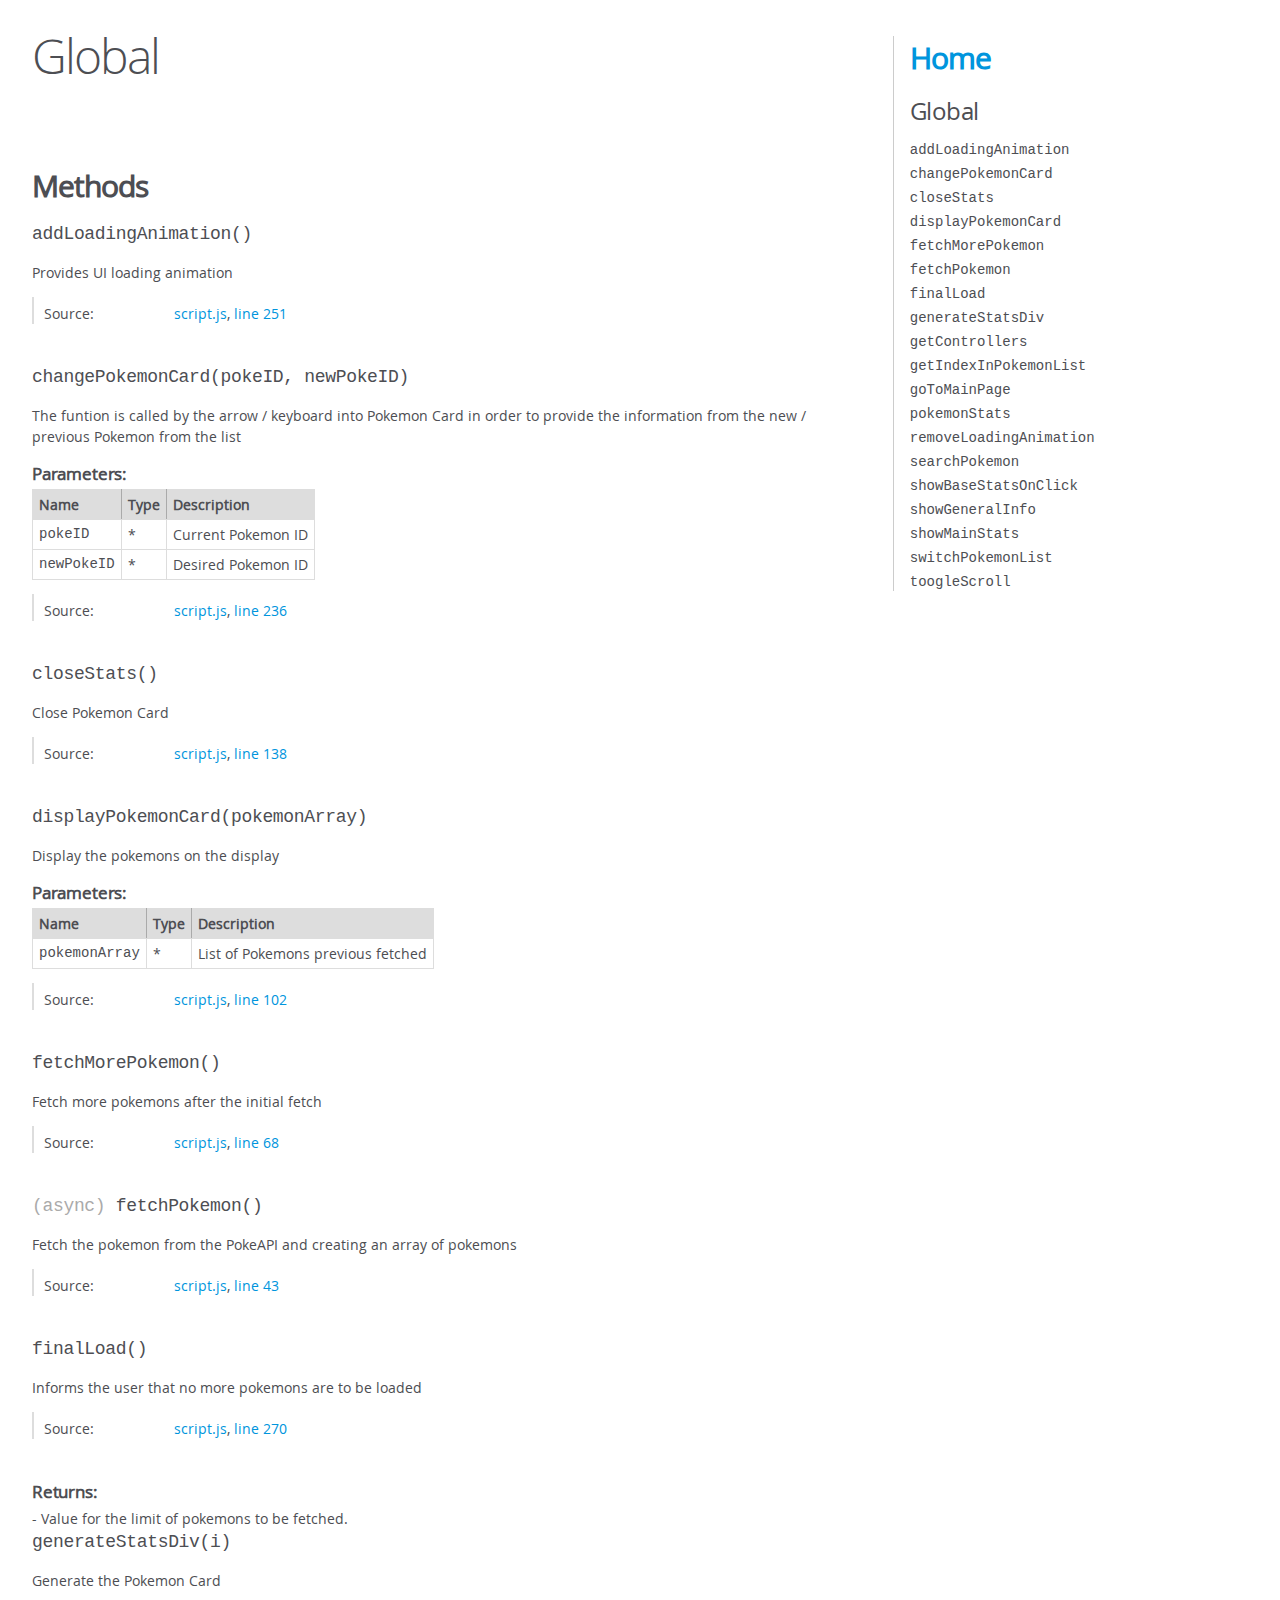
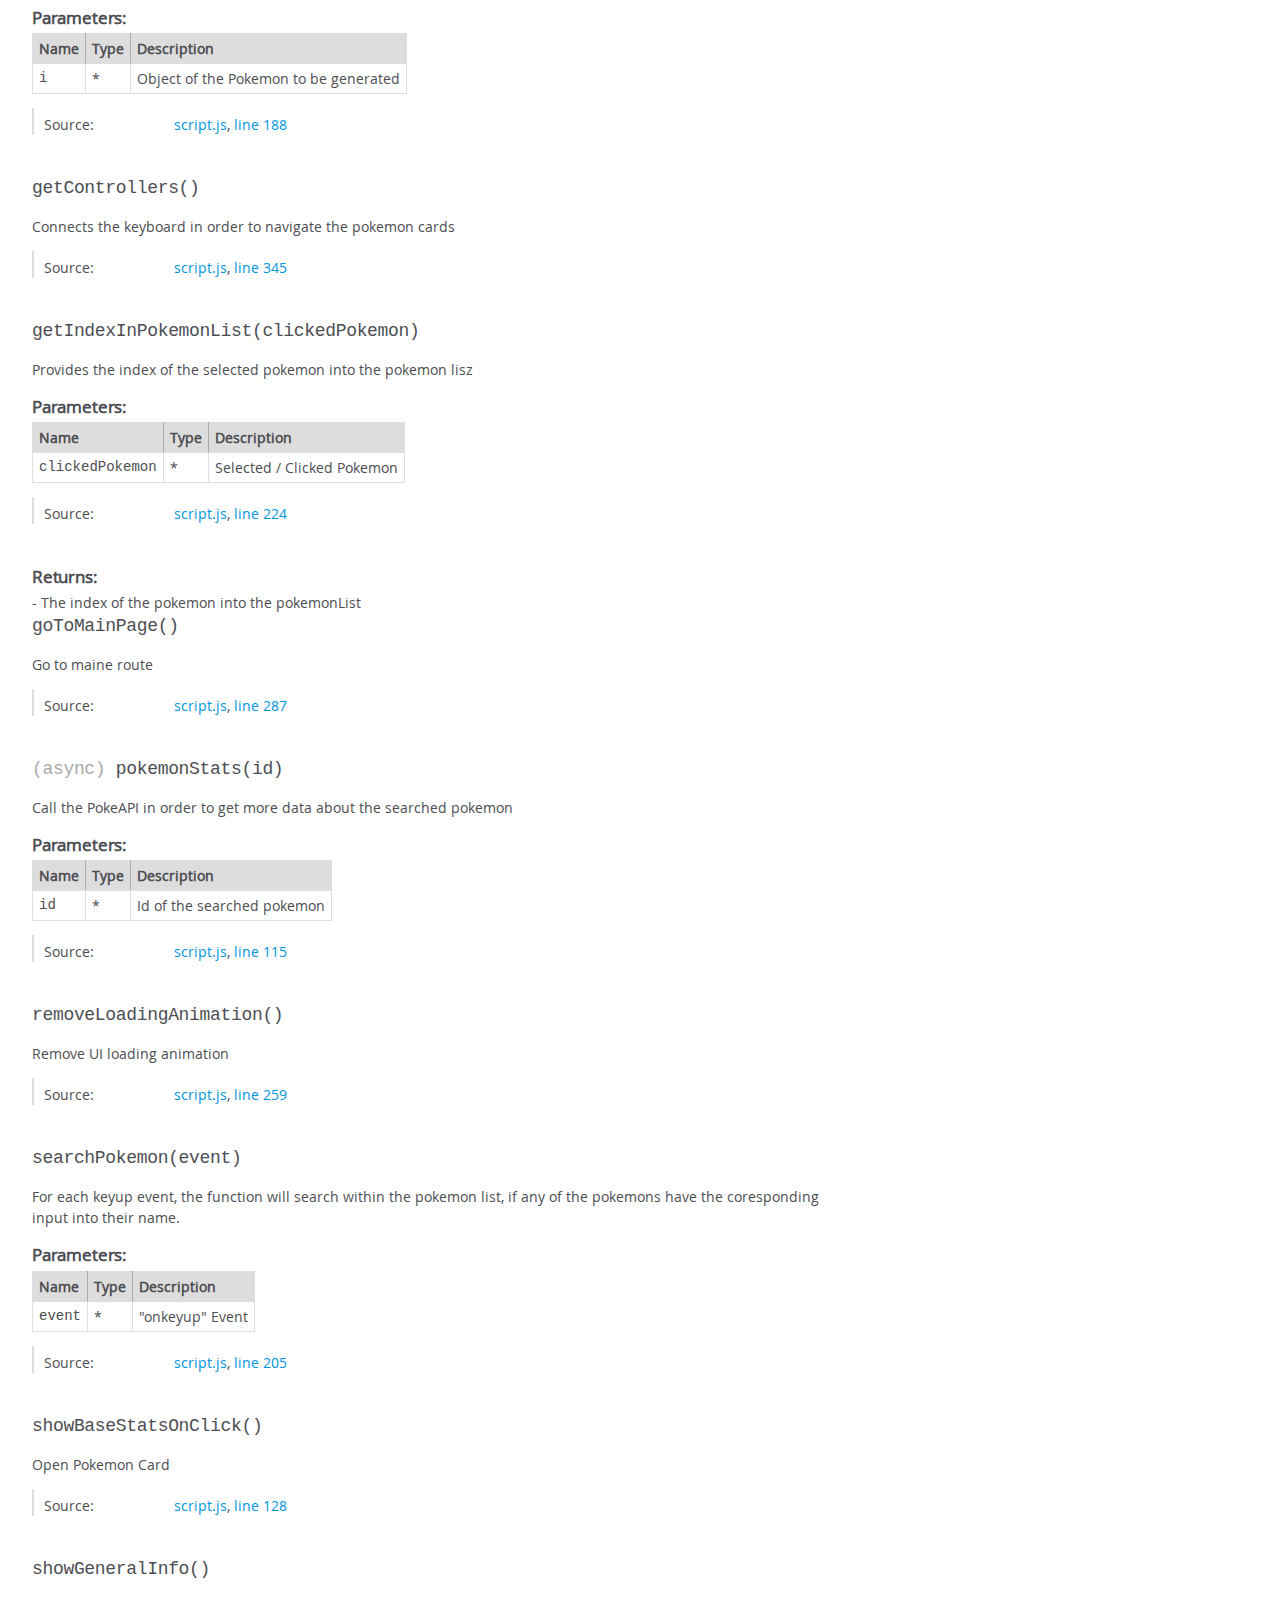
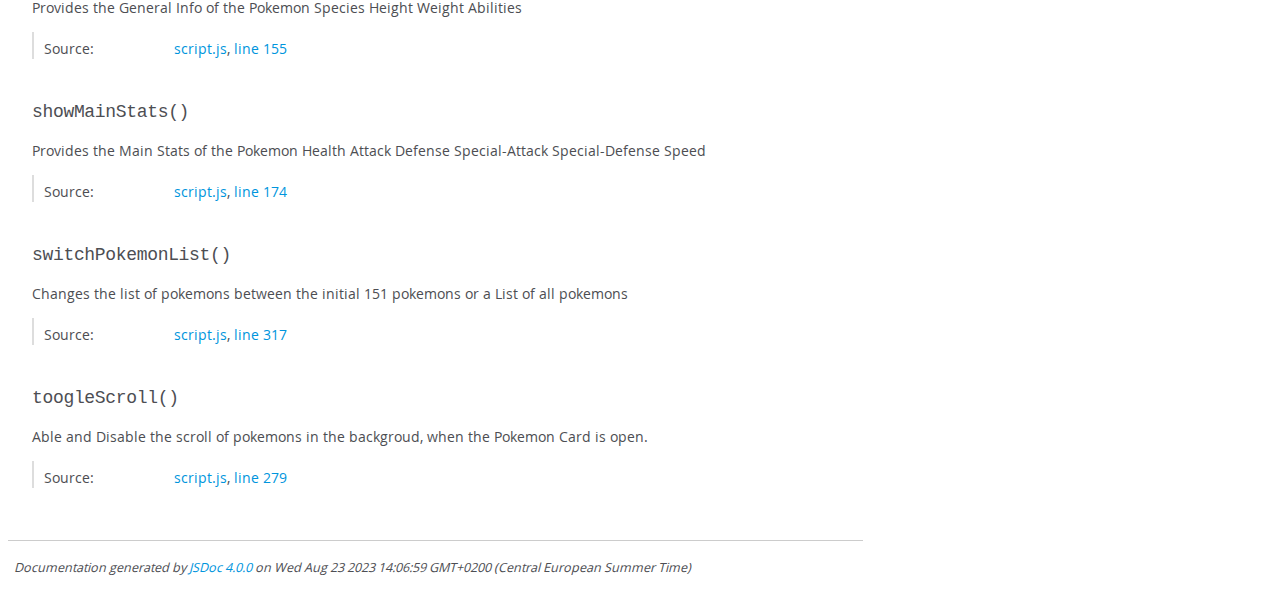
==== out/global.html @ ea0bfc77 "Deployed on pythonanywhere.com" ====
<!DOCTYPE html>
<html lang="en">
<head>
    <meta charset="utf-8">
    <title>JSDoc: Global</title>

    <script src="scripts/prettify/prettify.js"> </script>
    <script src="scripts/prettify/lang-css.js"> </script>
    <!--[if lt IE 9]>
      <script src="//html5shiv.googlecode.com/svn/trunk/html5.js"></script>
    <![endif]-->
    <link type="text/css" rel="stylesheet" href="styles/prettify-tomorrow.css">
    <link type="text/css" rel="stylesheet" href="styles/jsdoc-default.css">
</head>

<body>

<div id="main">

    <h1 class="page-title">Global</h1>

    




<section>

<header>
    
        <h2></h2>
        
    
</header>

<article>
    <div class="container-overview">
    
        

        


<dl class="details">

    

    

    

    

    

    

    

    

    

    

    

    

    

    

    

    
</dl>


        
    
    </div>

    

    

    

    

    

    

    

    
        <h3 class="subsection-title">Methods</h3>

        
            

    

    
    <h4 class="name" id="addLoadingAnimation"><span class="type-signature"></span>addLoadingAnimation<span class="signature">()</span><span class="type-signature"></span></h4>
    

    



<div class="description">
    Provides UI loading animation
</div>













<dl class="details">

    

    

    

    

    

    

    

    

    

    

    

    

    
    <dt class="tag-source">Source:</dt>
    <dd class="tag-source"><ul class="dummy"><li>
        <a href="script.js.html">script.js</a>, <a href="script.js.html#line251">line 251</a>
    </li></ul></dd>
    

    

    

    
</dl>




















        
            

    

    
    <h4 class="name" id="changePokemonCard"><span class="type-signature"></span>changePokemonCard<span class="signature">(pokeID, newPokeID)</span><span class="type-signature"></span></h4>
    

    



<div class="description">
    The funtion is called by the arrow / keyboard into Pokemon Card in order to provide the information from the new / previous Pokemon from the list
</div>









    <h5>Parameters:</h5>
    

<table class="params">
    <thead>
    <tr>
        
        <th>Name</th>
        

        <th>Type</th>

        

        

        <th class="last">Description</th>
    </tr>
    </thead>

    <tbody>
    

        <tr>
            
                <td class="name"><code>pokeID</code></td>
            

            <td class="type">
            
                
<span class="param-type">*</span>


            
            </td>

            

            

            <td class="description last">Current Pokemon ID</td>
        </tr>

    

        <tr>
            
                <td class="name"><code>newPokeID</code></td>
            

            <td class="type">
            
                
<span class="param-type">*</span>


            
            </td>

            

            

            <td class="description last">Desired Pokemon ID</td>
        </tr>

    
    </tbody>
</table>






<dl class="details">

    

    

    

    

    

    

    

    

    

    

    

    

    
    <dt class="tag-source">Source:</dt>
    <dd class="tag-source"><ul class="dummy"><li>
        <a href="script.js.html">script.js</a>, <a href="script.js.html#line236">line 236</a>
    </li></ul></dd>
    

    

    

    
</dl>




















        
            

    

    
    <h4 class="name" id="closeStats"><span class="type-signature"></span>closeStats<span class="signature">()</span><span class="type-signature"></span></h4>
    

    



<div class="description">
    Close Pokemon Card
</div>













<dl class="details">

    

    

    

    

    

    

    

    

    

    

    

    

    
    <dt class="tag-source">Source:</dt>
    <dd class="tag-source"><ul class="dummy"><li>
        <a href="script.js.html">script.js</a>, <a href="script.js.html#line138">line 138</a>
    </li></ul></dd>
    

    

    

    
</dl>




















        
            

    

    
    <h4 class="name" id="displayPokemonCard"><span class="type-signature"></span>displayPokemonCard<span class="signature">(pokemonArray)</span><span class="type-signature"></span></h4>
    

    



<div class="description">
    Display the pokemons on the display
</div>









    <h5>Parameters:</h5>
    

<table class="params">
    <thead>
    <tr>
        
        <th>Name</th>
        

        <th>Type</th>

        

        

        <th class="last">Description</th>
    </tr>
    </thead>

    <tbody>
    

        <tr>
            
                <td class="name"><code>pokemonArray</code></td>
            

            <td class="type">
            
                
<span class="param-type">*</span>


            
            </td>

            

            

            <td class="description last">List of Pokemons previous fetched</td>
        </tr>

    
    </tbody>
</table>






<dl class="details">

    

    

    

    

    

    

    

    

    

    

    

    

    
    <dt class="tag-source">Source:</dt>
    <dd class="tag-source"><ul class="dummy"><li>
        <a href="script.js.html">script.js</a>, <a href="script.js.html#line102">line 102</a>
    </li></ul></dd>
    

    

    

    
</dl>




















        
            

    

    
    <h4 class="name" id="fetchMorePokemon"><span class="type-signature"></span>fetchMorePokemon<span class="signature">()</span><span class="type-signature"></span></h4>
    

    



<div class="description">
    Fetch more pokemons after the initial fetch
</div>













<dl class="details">

    

    

    

    

    

    

    

    

    

    

    

    

    
    <dt class="tag-source">Source:</dt>
    <dd class="tag-source"><ul class="dummy"><li>
        <a href="script.js.html">script.js</a>, <a href="script.js.html#line68">line 68</a>
    </li></ul></dd>
    

    

    

    
</dl>




















        
            

    

    
    <h4 class="name" id="fetchPokemon"><span class="type-signature">(async) </span>fetchPokemon<span class="signature">()</span><span class="type-signature"></span></h4>
    

    



<div class="description">
    Fetch the pokemon from the PokeAPI and creating an array of pokemons
</div>













<dl class="details">

    

    

    

    

    

    

    

    

    

    

    

    

    
    <dt class="tag-source">Source:</dt>
    <dd class="tag-source"><ul class="dummy"><li>
        <a href="script.js.html">script.js</a>, <a href="script.js.html#line43">line 43</a>
    </li></ul></dd>
    

    

    

    
</dl>




















        
            

    

    
    <h4 class="name" id="finalLoad"><span class="type-signature"></span>finalLoad<span class="signature">()</span><span class="type-signature"></span></h4>
    

    



<div class="description">
    Informs the user that no more pokemons are to be loaded
</div>













<dl class="details">

    

    

    

    

    

    

    

    

    

    

    

    

    
    <dt class="tag-source">Source:</dt>
    <dd class="tag-source"><ul class="dummy"><li>
        <a href="script.js.html">script.js</a>, <a href="script.js.html#line270">line 270</a>
    </li></ul></dd>
    

    

    

    
</dl>















<h5>Returns:</h5>

        
<div class="param-desc">
    - Value for the limit of pokemons to be fetched.
</div>



    





        
            

    

    
    <h4 class="name" id="generateStatsDiv"><span class="type-signature"></span>generateStatsDiv<span class="signature">(i)</span><span class="type-signature"></span></h4>
    

    



<div class="description">
    Generate the Pokemon Card
</div>









    <h5>Parameters:</h5>
    

<table class="params">
    <thead>
    <tr>
        
        <th>Name</th>
        

        <th>Type</th>

        

        

        <th class="last">Description</th>
    </tr>
    </thead>

    <tbody>
    

        <tr>
            
                <td class="name"><code>i</code></td>
            

            <td class="type">
            
                
<span class="param-type">*</span>


            
            </td>

            

            

            <td class="description last">Object of the Pokemon to be generated</td>
        </tr>

    
    </tbody>
</table>






<dl class="details">

    

    

    

    

    

    

    

    

    

    

    

    

    
    <dt class="tag-source">Source:</dt>
    <dd class="tag-source"><ul class="dummy"><li>
        <a href="script.js.html">script.js</a>, <a href="script.js.html#line188">line 188</a>
    </li></ul></dd>
    

    

    

    
</dl>




















        
            

    

    
    <h4 class="name" id="getControllers"><span class="type-signature"></span>getControllers<span class="signature">()</span><span class="type-signature"></span></h4>
    

    



<div class="description">
    Connects the keyboard in order to navigate the pokemon cards
</div>













<dl class="details">

    

    

    

    

    

    

    

    

    

    

    

    

    
    <dt class="tag-source">Source:</dt>
    <dd class="tag-source"><ul class="dummy"><li>
        <a href="script.js.html">script.js</a>, <a href="script.js.html#line345">line 345</a>
    </li></ul></dd>
    

    

    

    
</dl>




















        
            

    

    
    <h4 class="name" id="getIndexInPokemonList"><span class="type-signature"></span>getIndexInPokemonList<span class="signature">(clickedPokemon)</span><span class="type-signature"></span></h4>
    

    



<div class="description">
    Provides the index of the selected pokemon into the pokemon lisz
</div>









    <h5>Parameters:</h5>
    

<table class="params">
    <thead>
    <tr>
        
        <th>Name</th>
        

        <th>Type</th>

        

        

        <th class="last">Description</th>
    </tr>
    </thead>

    <tbody>
    

        <tr>
            
                <td class="name"><code>clickedPokemon</code></td>
            

            <td class="type">
            
                
<span class="param-type">*</span>


            
            </td>

            

            

            <td class="description last">Selected / Clicked Pokemon</td>
        </tr>

    
    </tbody>
</table>






<dl class="details">

    

    

    

    

    

    

    

    

    

    

    

    

    
    <dt class="tag-source">Source:</dt>
    <dd class="tag-source"><ul class="dummy"><li>
        <a href="script.js.html">script.js</a>, <a href="script.js.html#line224">line 224</a>
    </li></ul></dd>
    

    

    

    
</dl>















<h5>Returns:</h5>

        
<div class="param-desc">
    - The index of the pokemon into the pokemonList
</div>



    





        
            

    

    
    <h4 class="name" id="goToMainPage"><span class="type-signature"></span>goToMainPage<span class="signature">()</span><span class="type-signature"></span></h4>
    

    



<div class="description">
    Go to maine route
</div>













<dl class="details">

    

    

    

    

    

    

    

    

    

    

    

    

    
    <dt class="tag-source">Source:</dt>
    <dd class="tag-source"><ul class="dummy"><li>
        <a href="script.js.html">script.js</a>, <a href="script.js.html#line287">line 287</a>
    </li></ul></dd>
    

    

    

    
</dl>




















        
            

    

    
    <h4 class="name" id="pokemonStats"><span class="type-signature">(async) </span>pokemonStats<span class="signature">(id)</span><span class="type-signature"></span></h4>
    

    



<div class="description">
    Call the PokeAPI in order to get more data about the searched pokemon
</div>









    <h5>Parameters:</h5>
    

<table class="params">
    <thead>
    <tr>
        
        <th>Name</th>
        

        <th>Type</th>

        

        

        <th class="last">Description</th>
    </tr>
    </thead>

    <tbody>
    

        <tr>
            
                <td class="name"><code>id</code></td>
            

            <td class="type">
            
                
<span class="param-type">*</span>


            
            </td>

            

            

            <td class="description last">Id of the searched pokemon</td>
        </tr>

    
    </tbody>
</table>






<dl class="details">

    

    

    

    

    

    

    

    

    

    

    

    

    
    <dt class="tag-source">Source:</dt>
    <dd class="tag-source"><ul class="dummy"><li>
        <a href="script.js.html">script.js</a>, <a href="script.js.html#line115">line 115</a>
    </li></ul></dd>
    

    

    

    
</dl>




















        
            

    

    
    <h4 class="name" id="removeLoadingAnimation"><span class="type-signature"></span>removeLoadingAnimation<span class="signature">()</span><span class="type-signature"></span></h4>
    

    



<div class="description">
    Remove UI loading animation
</div>













<dl class="details">

    

    

    

    

    

    

    

    

    

    

    

    

    
    <dt class="tag-source">Source:</dt>
    <dd class="tag-source"><ul class="dummy"><li>
        <a href="script.js.html">script.js</a>, <a href="script.js.html#line259">line 259</a>
    </li></ul></dd>
    

    

    

    
</dl>




















        
            

    

    
    <h4 class="name" id="searchPokemon"><span class="type-signature"></span>searchPokemon<span class="signature">(event)</span><span class="type-signature"></span></h4>
    

    



<div class="description">
    For each keyup event, the function will search within the pokemon list, if any of the pokemons have the coresponding input into their name.
</div>









    <h5>Parameters:</h5>
    

<table class="params">
    <thead>
    <tr>
        
        <th>Name</th>
        

        <th>Type</th>

        

        

        <th class="last">Description</th>
    </tr>
    </thead>

    <tbody>
    

        <tr>
            
                <td class="name"><code>event</code></td>
            

            <td class="type">
            
                
<span class="param-type">*</span>


            
            </td>

            

            

            <td class="description last">"onkeyup" Event</td>
        </tr>

    
    </tbody>
</table>






<dl class="details">

    

    

    

    

    

    

    

    

    

    

    

    

    
    <dt class="tag-source">Source:</dt>
    <dd class="tag-source"><ul class="dummy"><li>
        <a href="script.js.html">script.js</a>, <a href="script.js.html#line205">line 205</a>
    </li></ul></dd>
    

    

    

    
</dl>




















        
            

    

    
    <h4 class="name" id="showBaseStatsOnClick"><span class="type-signature"></span>showBaseStatsOnClick<span class="signature">()</span><span class="type-signature"></span></h4>
    

    



<div class="description">
    Open Pokemon Card
</div>













<dl class="details">

    

    

    

    

    

    

    

    

    

    

    

    

    
    <dt class="tag-source">Source:</dt>
    <dd class="tag-source"><ul class="dummy"><li>
        <a href="script.js.html">script.js</a>, <a href="script.js.html#line128">line 128</a>
    </li></ul></dd>
    

    

    

    
</dl>




















        
            

    

    
    <h4 class="name" id="showGeneralInfo"><span class="type-signature"></span>showGeneralInfo<span class="signature">()</span><span class="type-signature"></span></h4>
    

    



<div class="description">
    Provides the General Info of the PokemonSpeciesHeightWeightAbilities
</div>













<dl class="details">

    

    

    

    

    

    

    

    

    

    

    

    

    
    <dt class="tag-source">Source:</dt>
    <dd class="tag-source"><ul class="dummy"><li>
        <a href="script.js.html">script.js</a>, <a href="script.js.html#line155">line 155</a>
    </li></ul></dd>
    

    

    

    
</dl>




















        
            

    

    
    <h4 class="name" id="showMainStats"><span class="type-signature"></span>showMainStats<span class="signature">()</span><span class="type-signature"></span></h4>
    

    



<div class="description">
    Provides the Main Stats of the PokemonHealthAttackDefenseSpecial-AttackSpecial-DefenseSpeed
</div>













<dl class="details">

    

    

    

    

    

    

    

    

    

    

    

    

    
    <dt class="tag-source">Source:</dt>
    <dd class="tag-source"><ul class="dummy"><li>
        <a href="script.js.html">script.js</a>, <a href="script.js.html#line174">line 174</a>
    </li></ul></dd>
    

    

    

    
</dl>




















        
            

    

    
    <h4 class="name" id="switchPokemonList"><span class="type-signature"></span>switchPokemonList<span class="signature">()</span><span class="type-signature"></span></h4>
    

    



<div class="description">
    Changes the list of pokemons between the initial 151 pokemons or a List of all pokemons
</div>













<dl class="details">

    

    

    

    

    

    

    

    

    

    

    

    

    
    <dt class="tag-source">Source:</dt>
    <dd class="tag-source"><ul class="dummy"><li>
        <a href="script.js.html">script.js</a>, <a href="script.js.html#line317">line 317</a>
    </li></ul></dd>
    

    

    

    
</dl>




















        
            

    

    
    <h4 class="name" id="toogleScroll"><span class="type-signature"></span>toogleScroll<span class="signature">()</span><span class="type-signature"></span></h4>
    

    



<div class="description">
    Able and Disable the scroll of pokemons in the backgroud, when the Pokemon Card is open.
</div>













<dl class="details">

    

    

    

    

    

    

    

    

    

    

    

    

    
    <dt class="tag-source">Source:</dt>
    <dd class="tag-source"><ul class="dummy"><li>
        <a href="script.js.html">script.js</a>, <a href="script.js.html#line279">line 279</a>
    </li></ul></dd>
    

    

    

    
</dl>




















        
    

    

    
</article>

</section>




</div>

<nav>
    <h2><a href="index.html">Home</a></h2><h3>Global</h3><ul><li><a href="global.html#addLoadingAnimation">addLoadingAnimation</a></li><li><a href="global.html#changePokemonCard">changePokemonCard</a></li><li><a href="global.html#closeStats">closeStats</a></li><li><a href="global.html#displayPokemonCard">displayPokemonCard</a></li><li><a href="global.html#fetchMorePokemon">fetchMorePokemon</a></li><li><a href="global.html#fetchPokemon">fetchPokemon</a></li><li><a href="global.html#finalLoad">finalLoad</a></li><li><a href="global.html#generateStatsDiv">generateStatsDiv</a></li><li><a href="global.html#getControllers">getControllers</a></li><li><a href="global.html#getIndexInPokemonList">getIndexInPokemonList</a></li><li><a href="global.html#goToMainPage">goToMainPage</a></li><li><a href="global.html#pokemonStats">pokemonStats</a></li><li><a href="global.html#removeLoadingAnimation">removeLoadingAnimation</a></li><li><a href="global.html#searchPokemon">searchPokemon</a></li><li><a href="global.html#showBaseStatsOnClick">showBaseStatsOnClick</a></li><li><a href="global.html#showGeneralInfo">showGeneralInfo</a></li><li><a href="global.html#showMainStats">showMainStats</a></li><li><a href="global.html#switchPokemonList">switchPokemonList</a></li><li><a href="global.html#toogleScroll">toogleScroll</a></li></ul>
</nav>

<br class="clear">

<footer>
    Documentation generated by <a href="https://github.com/jsdoc/jsdoc">JSDoc 4.0.0</a> on Wed Aug 23 2023 14:06:59 GMT+0200 (Central European Summer Time)
</footer>

<script> prettyPrint(); </script>
<script src="scripts/linenumber.js"> </script>
</body>
</html>
---- out/styles/prettify-tomorrow.css ----
/* Tomorrow Theme */
/* Original theme - https://github.com/chriskempson/tomorrow-theme */
/* Pretty printing styles. Used with prettify.js. */
/* SPAN elements with the classes below are added by prettyprint. */
/* plain text */
.pln {
  color: #4d4d4c; }

@media screen {
  /* string content */
  .str {
    color: #718c00; }

  /* a keyword */
  .kwd {
    color: #8959a8; }

  /* a comment */
  .com {
    color: #8e908c; }

  /* a type name */
  .typ {
    color: #4271ae; }

  /* a literal value */
  .lit {
    color: #f5871f; }

  /* punctuation */
  .pun {
    color: #4d4d4c; }

  /* lisp open bracket */
  .opn {
    color: #4d4d4c; }

  /* lisp close bracket */
  .clo {
    color: #4d4d4c; }

  /* a markup tag name */
  .tag {
    color: #c82829; }

  /* a markup attribute name */
  .atn {
    color: #f5871f; }

  /* a markup attribute value */
  .atv {
    color: #3e999f; }

  /* a declaration */
  .dec {
    color: #f5871f; }

  /* a variable name */
  .var {
    color: #c82829; }

  /* a function name */
  .fun {
    color: #4271ae; } }
/* Use higher contrast and text-weight for printable form. */
@media print, projection {
  .str {
    color: #060; }

  .kwd {
    color: #006;
    font-weight: bold; }

  .com {
    color: #600;
    font-style: italic; }

  .typ {
    color: #404;
    font-weight: bold; }

  .lit {
    color: #044; }

  .pun, .opn, .clo {
    color: #440; }

  .tag {
    color: #006;
    font-weight: bold; }

  .atn {
    color: #404; }

  .atv {
    color: #060; } }
/* Style */
/*
pre.prettyprint {
  background: white;
  font-family: Consolas, Monaco, 'Andale Mono', monospace;
  font-size: 12px;
  line-height: 1.5;
  border: 1px solid #ccc;
  padding: 10px; }
*/

/* Specify class=linenums on a pre to get line numbering */
ol.linenums {
  margin-top: 0;
  margin-bottom: 0; }

/* IE indents via margin-left */
li.L0,
li.L1,
li.L2,
li.L3,
li.L4,
li.L5,
li.L6,
li.L7,
li.L8,
li.L9 {
  /* */ }

/* Alternate shading for lines */
li.L1,
li.L3,
li.L5,
li.L7,
li.L9 {
  /* */ }
---- out/styles/jsdoc-default.css ----
@font-face {
    font-family: 'Open Sans';
    font-weight: normal;
    font-style: normal;
    src: url('../fonts/OpenSans-Regular-webfont.eot');
    src:
        local('Open Sans'),
        local('OpenSans'),
        url('../fonts/OpenSans-Regular-webfont.eot?#iefix') format('embedded-opentype'),
        url('../fonts/OpenSans-Regular-webfont.woff') format('woff'),
        url('../fonts/OpenSans-Regular-webfont.svg#open_sansregular') format('svg');
}

@font-face {
    font-family: 'Open Sans Light';
    font-weight: normal;
    font-style: normal;
    src: url('../fonts/OpenSans-Light-webfont.eot');
    src:
        local('Open Sans Light'),
        local('OpenSans Light'),
        url('../fonts/OpenSans-Light-webfont.eot?#iefix') format('embedded-opentype'),
        url('../fonts/OpenSans-Light-webfont.woff') format('woff'),
        url('../fonts/OpenSans-Light-webfont.svg#open_sanslight') format('svg');
}

html
{
    overflow: auto;
    background-color: #fff;
    font-size: 14px;
}

body
{
    font-family: 'Open Sans', sans-serif;
    line-height: 1.5;
    color: #4d4e53;
    background-color: white;
}

a, a:visited, a:active {
    color: #0095dd;
    text-decoration: none;
}

a:hover {
    text-decoration: underline;
}

header
{
    display: block;
    padding: 0px 4px;
}

tt, code, kbd, samp {
    font-family: Consolas, Monaco, 'Andale Mono', monospace;
}

.class-description {
    font-size: 130%;
    line-height: 140%;
    margin-bottom: 1em;
    margin-top: 1em;
}

.class-description:empty {
    margin: 0;
}

#main {
    float: left;
    width: 70%;
}

article dl {
    margin-bottom: 40px;
}

article img {
  max-width: 100%;
}

section
{
    display: block;
    background-color: #fff;
    padding: 12px 24px;
    border-bottom: 1px solid #ccc;
    margin-right: 30px;
}

.variation {
    display: none;
}

.signature-attributes {
    font-size: 60%;
    color: #aaa;
    font-style: italic;
    font-weight: lighter;
}

nav
{
    display: block;
    float: right;
    margin-top: 28px;
    width: 30%;
    box-sizing: border-box;
    border-left: 1px solid #ccc;
    padding-left: 16px;
}

nav ul {
    font-family: 'Lucida Grande', 'Lucida Sans Unicode', arial, sans-serif;
    font-size: 100%;
    line-height: 17px;
    padding: 0;
    margin: 0;
    list-style-type: none;
}

nav ul a, nav ul a:visited, nav ul a:active {
    font-family: Consolas, Monaco, 'Andale Mono', monospace;
    line-height: 18px;
    color: #4D4E53;
}

nav h3 {
    margin-top: 12px;
}

nav li {
    margin-top: 6px;
}

footer {
    display: block;
    padding: 6px;
    margin-top: 12px;
    font-style: italic;
    font-size: 90%;
}

h1, h2, h3, h4 {
    font-weight: 200;
    margin: 0;
}

h1
{
    font-family: 'Open Sans Light', sans-serif;
    font-size: 48px;
    letter-spacing: -2px;
    margin: 12px 24px 20px;
}

h2, h3.subsection-title
{
    font-size: 30px;
    font-weight: 700;
    letter-spacing: -1px;
    margin-bottom: 12px;
}

h3
{
    font-size: 24px;
    letter-spacing: -0.5px;
    margin-bottom: 12px;
}

h4
{
    font-size: 18px;
    letter-spacing: -0.33px;
    margin-bottom: 12px;
    color: #4d4e53;
}

h5, .container-overview .subsection-title
{
    font-size: 120%;
    font-weight: bold;
    letter-spacing: -0.01em;
    margin: 8px 0 3px 0;
}

h6
{
    font-size: 100%;
    letter-spacing: -0.01em;
    margin: 6px 0 3px 0;
    font-style: italic;
}

table
{
    border-spacing: 0;
    border: 0;
    border-collapse: collapse;
}

td, th
{
    border: 1px solid #ddd;
    margin: 0px;
    text-align: left;
    vertical-align: top;
    padding: 4px 6px;
    display: table-cell;
}

thead tr
{
    background-color: #ddd;
    font-weight: bold;
}

th { border-right: 1px solid #aaa; }
tr > th:last-child { border-right: 1px solid #ddd; }

.ancestors, .attribs { color: #999; }
.ancestors a, .attribs a
{
    color: #999 !important;
    text-decoration: none;
}

.clear
{
    clear: both;
}

.important
{
    font-weight: bold;
    color: #950B02;
}

.yes-def {
    text-indent: -1000px;
}

.type-signature {
    color: #aaa;
}

.name, .signature {
    font-family: Consolas, Monaco, 'Andale Mono', monospace;
}

.details { margin-top: 14px; border-left: 2px solid #DDD; }
.details dt { width: 120px; float: left; padding-left: 10px;  padding-top: 6px; }
.details dd { margin-left: 70px; }
.details ul { margin: 0; }
.details ul { list-style-type: none; }
.details li { margin-left: 30px; padding-top: 6px; }
.details pre.prettyprint { margin: 0 }
.details .object-value { padding-top: 0; }

.description {
    margin-bottom: 1em;
    margin-top: 1em;
}

.code-caption
{
    font-style: italic;
    font-size: 107%;
    margin: 0;
}

.source
{
    border: 1px solid #ddd;
    width: 80%;
    overflow: auto;
}

.prettyprint.source {
    width: inherit;
}

.source code
{
    font-size: 100%;
    line-height: 18px;
    display: block;
    padding: 4px 12px;
    margin: 0;
    background-color: #fff;
    color: #4D4E53;
}

.prettyprint code span.line
{
  display: inline-block;
}

.prettyprint.linenums
{
  padding-left: 70px;
  -webkit-user-select: none;
  -moz-user-select: none;
  -ms-user-select: none;
  user-select: none;
}

.prettyprint.linenums ol
{
  padding-left: 0;
}

.prettyprint.linenums li
{
  border-left: 3px #ddd solid;
}

.prettyprint.linenums li.selected,
.prettyprint.linenums li.selected *
{
  background-color: lightyellow;
}

.prettyprint.linenums li *
{
  -webkit-user-select: text;
  -moz-user-select: text;
  -ms-user-select: text;
  user-select: text;
}

.params .name, .props .name, .name code {
    color: #4D4E53;
    font-family: Consolas, Monaco, 'Andale Mono', monospace;
    font-size: 100%;
}

.params td.description > p:first-child,
.props td.description > p:first-child
{
    margin-top: 0;
    padding-top: 0;
}

.params td.description > p:last-child,
.props td.description > p:last-child
{
    margin-bottom: 0;
    padding-bottom: 0;
}

.disabled {
    color: #454545;
}
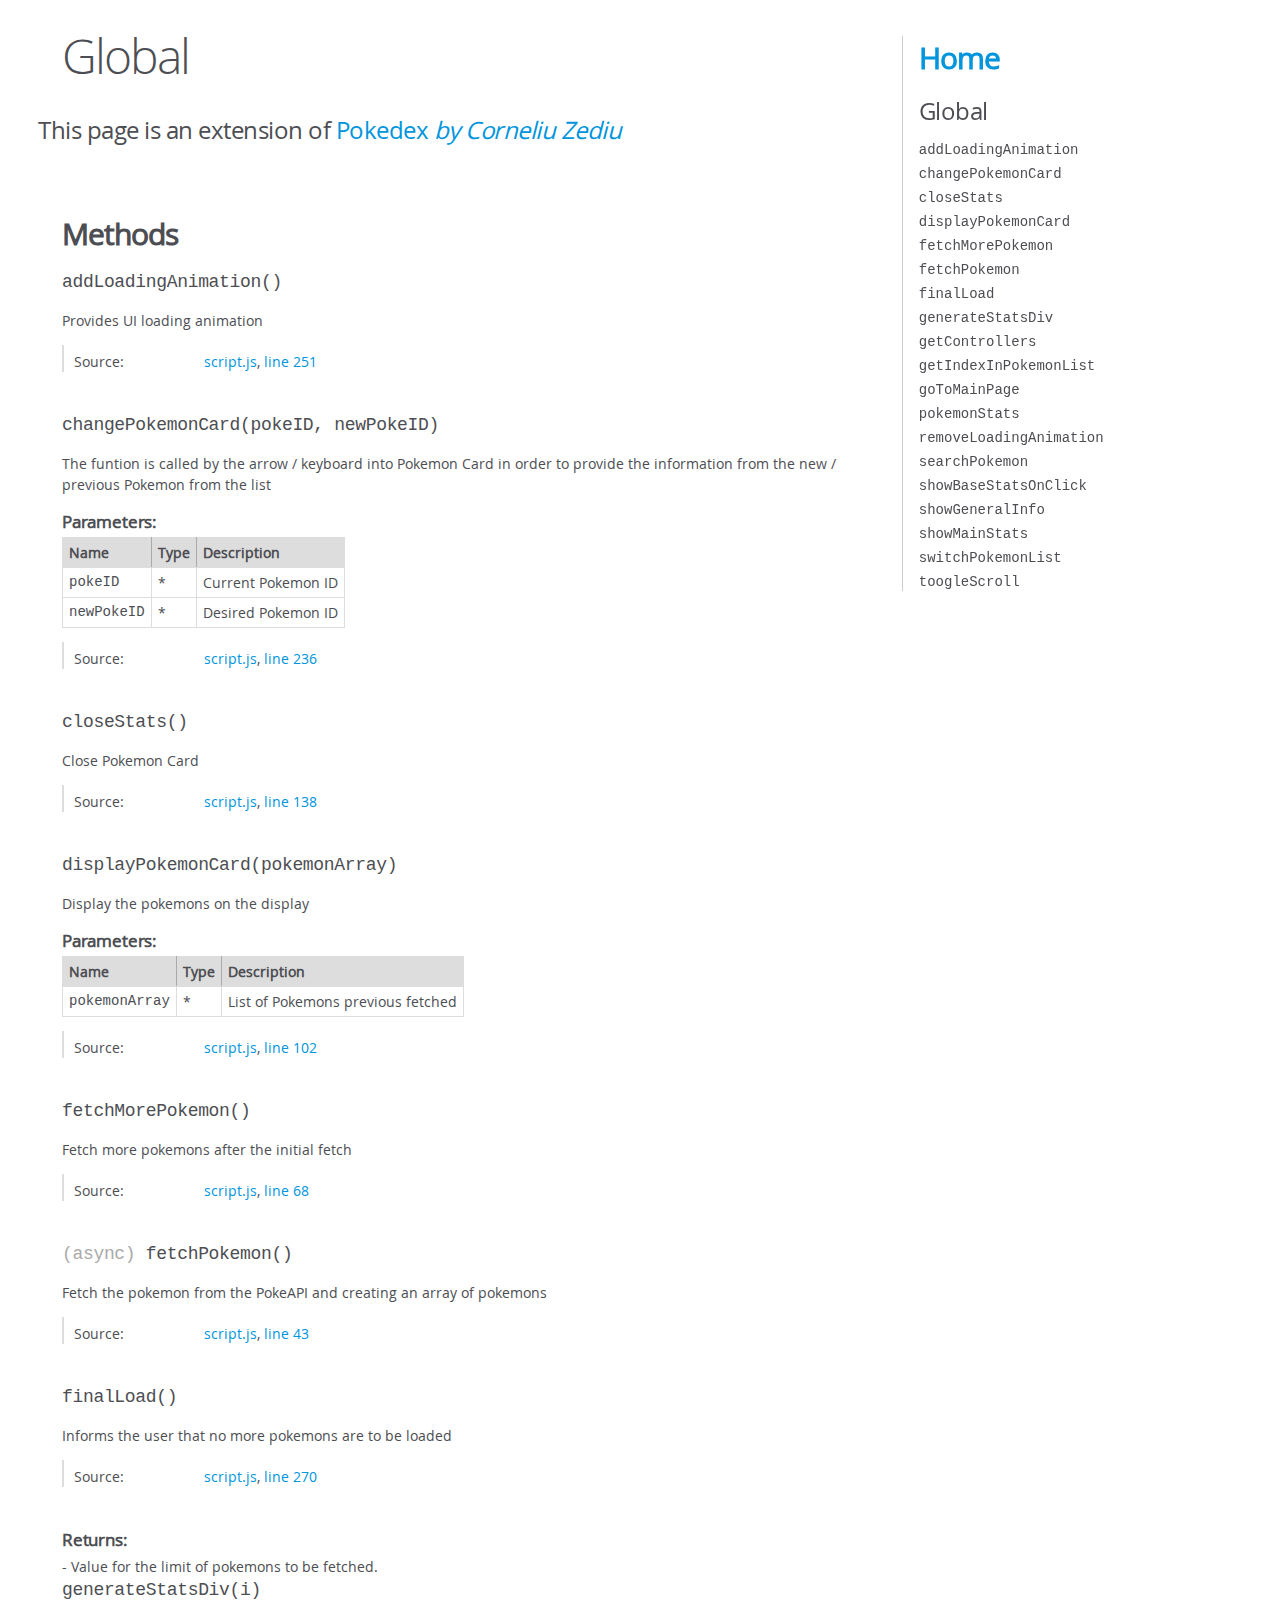
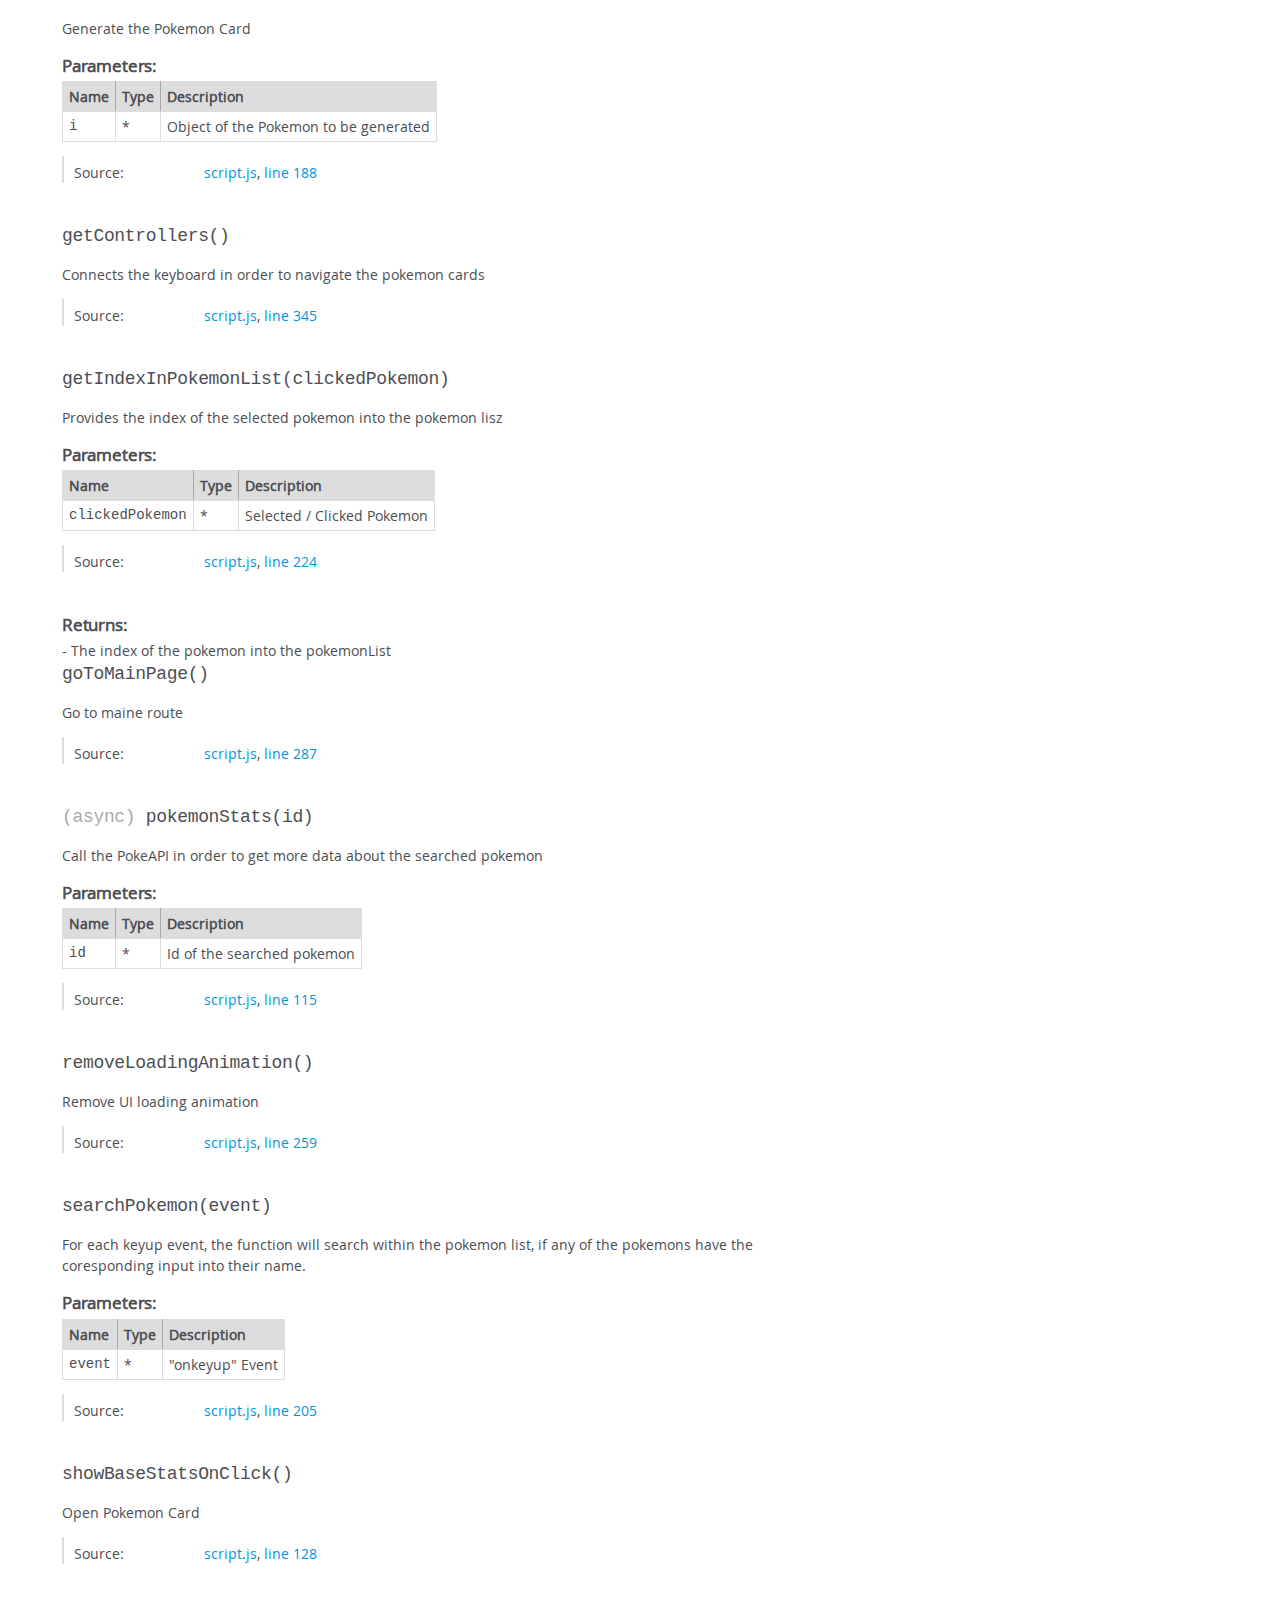
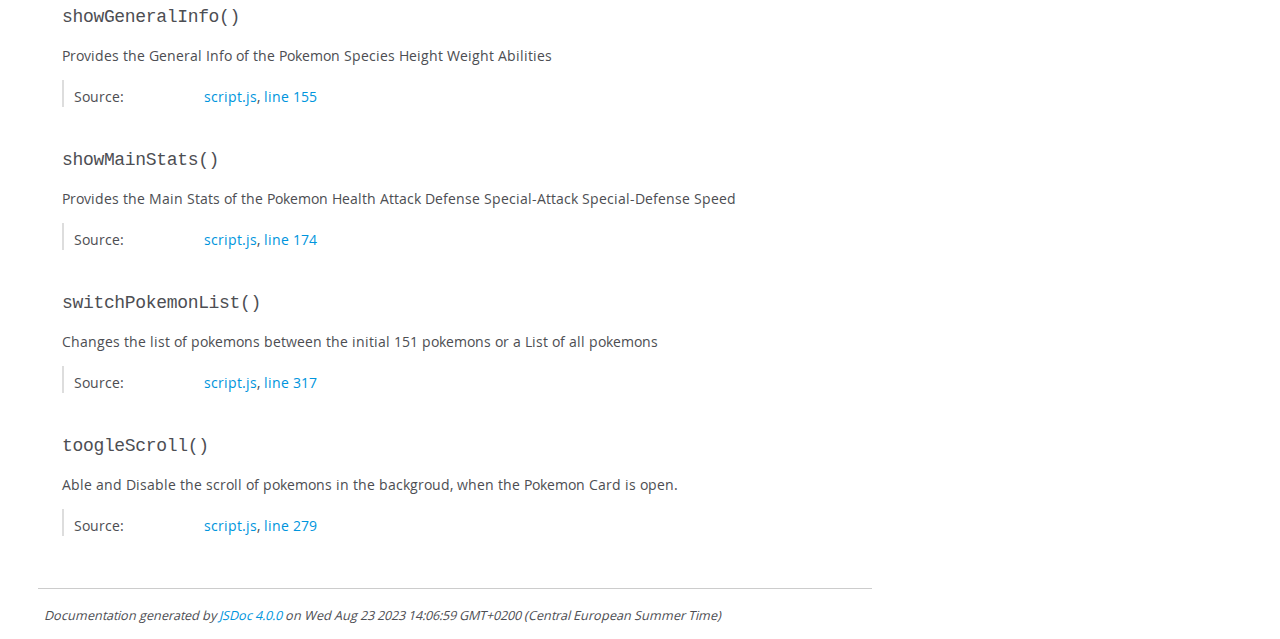
==== commit ac3b1640: "Add extra info in jsdoc" ====
--- a/out/global.html
+++ b/out/global.html
@@ -1,5 +1,6 @@
 <!DOCTYPE html>
 <html lang="en">
+
 <head>
     <meta charset="utf-8">
     <title>JSDoc: Global</title>
@@ -15,2136 +16,2253 @@
 
 <body>
 
-<div id="main">
-
-    <h1 class="page-title">Global</h1>
-
-    
-
-
-
-
-<section>
-
-<header>
-    
-        <h2></h2>
-        
-    
-</header>
-
-<article>
-    <div class="container-overview">
-    
-        
-
-        
-
-
-<dl class="details">
-
-    
-
-    
-
-    
-
-    
-
-    
-
-    
-
-    
-
-    
-
-    
-
-    
-
-    
-
-    
-
-    
-
-    
-
-    
-
-    
-</dl>
-
-
-        
-    
+    <div id="main">
+
+        <h1 class="page-title">Global</h1>
+
+        <h3> This page is an extension of <a href="http://liuze02.pythonanywhere.com/"><b>Pokedex <i>by Corneliu
+                        Zediu</i></b></a> </h3>
+
+
+
+
+
+        <section>
+
+            <header>
+
+                <h2></h2>
+
+
+            </header>
+
+            <article>
+                <div class="container-overview">
+
+
+
+
+
+
+                    <dl class="details">
+
+
+
+
+
+
+
+
+
+
+
+
+
+
+
+
+
+
+
+
+
+
+
+
+
+
+
+
+
+
+
+
+                    </dl>
+
+
+
+
+                </div>
+
+
+
+
+
+
+
+
+
+
+
+
+
+
+
+
+                <h3 class="subsection-title">Methods</h3>
+
+
+
+
+
+
+
+                <h4 class="name" id="addLoadingAnimation"><span class="type-signature"></span>addLoadingAnimation<span
+                        class="signature">()</span><span class="type-signature"></span></h4>
+
+
+
+
+
+
+                <div class="description">
+                    Provides UI loading animation
+                </div>
+
+
+
+
+
+
+
+
+
+
+
+
+
+                <dl class="details">
+
+
+
+
+
+
+
+
+
+
+
+
+
+
+
+
+
+
+
+
+
+
+
+
+
+
+                    <dt class="tag-source">Source:</dt>
+                    <dd class="tag-source">
+                        <ul class="dummy">
+                            <li>
+                                <a href="script.js.html">script.js</a>, <a href="script.js.html#line251">line 251</a>
+                            </li>
+                        </ul>
+                    </dd>
+
+
+
+
+
+
+
+                </dl>
+
+
+
+
+
+
+
+
+
+
+
+
+
+
+
+
+
+
+
+
+
+
+
+
+
+
+                <h4 class="name" id="changePokemonCard"><span class="type-signature"></span>changePokemonCard<span
+                        class="signature">(pokeID, newPokeID)</span><span class="type-signature"></span></h4>
+
+
+
+
+
+
+                <div class="description">
+                    The funtion is called by the arrow / keyboard into Pokemon Card in order to provide the information
+                    from the new / previous Pokemon from the list
+                </div>
+
+
+
+
+
+
+
+
+
+                <h5>Parameters:</h5>
+
+
+                <table class="params">
+                    <thead>
+                        <tr>
+
+                            <th>Name</th>
+
+
+                            <th>Type</th>
+
+
+
+
+
+                            <th class="last">Description</th>
+                        </tr>
+                    </thead>
+
+                    <tbody>
+
+
+                        <tr>
+
+                            <td class="name"><code>pokeID</code></td>
+
+
+                            <td class="type">
+
+
+                                <span class="param-type">*</span>
+
+
+
+                            </td>
+
+
+
+
+
+                            <td class="description last">Current Pokemon ID</td>
+                        </tr>
+
+
+
+                        <tr>
+
+                            <td class="name"><code>newPokeID</code></td>
+
+
+                            <td class="type">
+
+
+                                <span class="param-type">*</span>
+
+
+
+                            </td>
+
+
+
+
+
+                            <td class="description last">Desired Pokemon ID</td>
+                        </tr>
+
+
+                    </tbody>
+                </table>
+
+
+
+
+
+
+                <dl class="details">
+
+
+
+
+
+
+
+
+
+
+
+
+
+
+
+
+
+
+
+
+
+
+
+
+
+
+                    <dt class="tag-source">Source:</dt>
+                    <dd class="tag-source">
+                        <ul class="dummy">
+                            <li>
+                                <a href="script.js.html">script.js</a>, <a href="script.js.html#line236">line 236</a>
+                            </li>
+                        </ul>
+                    </dd>
+
+
+
+
+
+
+
+                </dl>
+
+
+
+
+
+
+
+
+
+
+
+
+
+
+
+
+
+
+
+
+
+
+
+
+
+
+                <h4 class="name" id="closeStats"><span class="type-signature"></span>closeStats<span
+                        class="signature">()</span><span class="type-signature"></span></h4>
+
+
+
+
+
+
+                <div class="description">
+                    Close Pokemon Card
+                </div>
+
+
+
+
+
+
+
+
+
+
+
+
+
+                <dl class="details">
+
+
+
+
+
+
+
+
+
+
+
+
+
+
+
+
+
+
+
+
+
+
+
+
+
+
+                    <dt class="tag-source">Source:</dt>
+                    <dd class="tag-source">
+                        <ul class="dummy">
+                            <li>
+                                <a href="script.js.html">script.js</a>, <a href="script.js.html#line138">line 138</a>
+                            </li>
+                        </ul>
+                    </dd>
+
+
+
+
+
+
+
+                </dl>
+
+
+
+
+
+
+
+
+
+
+
+
+
+
+
+
+
+
+
+
+
+
+
+
+
+
+                <h4 class="name" id="displayPokemonCard"><span class="type-signature"></span>displayPokemonCard<span
+                        class="signature">(pokemonArray)</span><span class="type-signature"></span></h4>
+
+
+
+
+
+
+                <div class="description">
+                    Display the pokemons on the display
+                </div>
+
+
+
+
+
+
+
+
+
+                <h5>Parameters:</h5>
+
+
+                <table class="params">
+                    <thead>
+                        <tr>
+
+                            <th>Name</th>
+
+
+                            <th>Type</th>
+
+
+
+
+
+                            <th class="last">Description</th>
+                        </tr>
+                    </thead>
+
+                    <tbody>
+
+
+                        <tr>
+
+                            <td class="name"><code>pokemonArray</code></td>
+
+
+                            <td class="type">
+
+
+                                <span class="param-type">*</span>
+
+
+
+                            </td>
+
+
+
+
+
+                            <td class="description last">List of Pokemons previous fetched</td>
+                        </tr>
+
+
+                    </tbody>
+                </table>
+
+
+
+
+
+
+                <dl class="details">
+
+
+
+
+
+
+
+
+
+
+
+
+
+
+
+
+
+
+
+
+
+
+
+
+
+
+                    <dt class="tag-source">Source:</dt>
+                    <dd class="tag-source">
+                        <ul class="dummy">
+                            <li>
+                                <a href="script.js.html">script.js</a>, <a href="script.js.html#line102">line 102</a>
+                            </li>
+                        </ul>
+                    </dd>
+
+
+
+
+
+
+
+                </dl>
+
+
+
+
+
+
+
+
+
+
+
+
+
+
+
+
+
+
+
+
+
+
+
+
+
+
+                <h4 class="name" id="fetchMorePokemon"><span class="type-signature"></span>fetchMorePokemon<span
+                        class="signature">()</span><span class="type-signature"></span></h4>
+
+
+
+
+
+
+                <div class="description">
+                    Fetch more pokemons after the initial fetch
+                </div>
+
+
+
+
+
+
+
+
+
+
+
+
+
+                <dl class="details">
+
+
+
+
+
+
+
+
+
+
+
+
+
+
+
+
+
+
+
+
+
+
+
+
+
+
+                    <dt class="tag-source">Source:</dt>
+                    <dd class="tag-source">
+                        <ul class="dummy">
+                            <li>
+                                <a href="script.js.html">script.js</a>, <a href="script.js.html#line68">line 68</a>
+                            </li>
+                        </ul>
+                    </dd>
+
+
+
+
+
+
+
+                </dl>
+
+
+
+
+
+
+
+
+
+
+
+
+
+
+
+
+
+
+
+
+
+
+
+
+
+
+                <h4 class="name" id="fetchPokemon"><span class="type-signature">(async) </span>fetchPokemon<span
+                        class="signature">()</span><span class="type-signature"></span></h4>
+
+
+
+
+
+
+                <div class="description">
+                    Fetch the pokemon from the PokeAPI and creating an array of pokemons
+                </div>
+
+
+
+
+
+
+
+
+
+
+
+
+
+                <dl class="details">
+
+
+
+
+
+
+
+
+
+
+
+
+
+
+
+
+
+
+
+
+
+
+
+
+
+
+                    <dt class="tag-source">Source:</dt>
+                    <dd class="tag-source">
+                        <ul class="dummy">
+                            <li>
+                                <a href="script.js.html">script.js</a>, <a href="script.js.html#line43">line 43</a>
+                            </li>
+                        </ul>
+                    </dd>
+
+
+
+
+
+
+
+                </dl>
+
+
+
+
+
+
+
+
+
+
+
+
+
+
+
+
+
+
+
+
+
+
+
+
+
+
+                <h4 class="name" id="finalLoad"><span class="type-signature"></span>finalLoad<span
+                        class="signature">()</span><span class="type-signature"></span></h4>
+
+
+
+
+
+
+                <div class="description">
+                    Informs the user that no more pokemons are to be loaded
+                </div>
+
+
+
+
+
+
+
+
+
+
+
+
+
+                <dl class="details">
+
+
+
+
+
+
+
+
+
+
+
+
+
+
+
+
+
+
+
+
+
+
+
+
+
+
+                    <dt class="tag-source">Source:</dt>
+                    <dd class="tag-source">
+                        <ul class="dummy">
+                            <li>
+                                <a href="script.js.html">script.js</a>, <a href="script.js.html#line270">line 270</a>
+                            </li>
+                        </ul>
+                    </dd>
+
+
+
+
+
+
+
+                </dl>
+
+
+
+
+
+
+
+
+
+
+
+
+
+
+
+                <h5>Returns:</h5>
+
+
+                <div class="param-desc">
+                    - Value for the limit of pokemons to be fetched.
+                </div>
+
+
+
+
+
+
+
+
+
+
+
+
+
+
+
+                <h4 class="name" id="generateStatsDiv"><span class="type-signature"></span>generateStatsDiv<span
+                        class="signature">(i)</span><span class="type-signature"></span></h4>
+
+
+
+
+
+
+                <div class="description">
+                    Generate the Pokemon Card
+                </div>
+
+
+
+
+
+
+
+
+
+                <h5>Parameters:</h5>
+
+
+                <table class="params">
+                    <thead>
+                        <tr>
+
+                            <th>Name</th>
+
+
+                            <th>Type</th>
+
+
+
+
+
+                            <th class="last">Description</th>
+                        </tr>
+                    </thead>
+
+                    <tbody>
+
+
+                        <tr>
+
+                            <td class="name"><code>i</code></td>
+
+
+                            <td class="type">
+
+
+                                <span class="param-type">*</span>
+
+
+
+                            </td>
+
+
+
+
+
+                            <td class="description last">Object of the Pokemon to be generated</td>
+                        </tr>
+
+
+                    </tbody>
+                </table>
+
+
+
+
+
+
+                <dl class="details">
+
+
+
+
+
+
+
+
+
+
+
+
+
+
+
+
+
+
+
+
+
+
+
+
+
+
+                    <dt class="tag-source">Source:</dt>
+                    <dd class="tag-source">
+                        <ul class="dummy">
+                            <li>
+                                <a href="script.js.html">script.js</a>, <a href="script.js.html#line188">line 188</a>
+                            </li>
+                        </ul>
+                    </dd>
+
+
+
+
+
+
+
+                </dl>
+
+
+
+
+
+
+
+
+
+
+
+
+
+
+
+
+
+
+
+
+
+
+
+
+
+
+                <h4 class="name" id="getControllers"><span class="type-signature"></span>getControllers<span
+                        class="signature">()</span><span class="type-signature"></span></h4>
+
+
+
+
+
+
+                <div class="description">
+                    Connects the keyboard in order to navigate the pokemon cards
+                </div>
+
+
+
+
+
+
+
+
+
+
+
+
+
+                <dl class="details">
+
+
+
+
+
+
+
+
+
+
+
+
+
+
+
+
+
+
+
+
+
+
+
+
+
+
+                    <dt class="tag-source">Source:</dt>
+                    <dd class="tag-source">
+                        <ul class="dummy">
+                            <li>
+                                <a href="script.js.html">script.js</a>, <a href="script.js.html#line345">line 345</a>
+                            </li>
+                        </ul>
+                    </dd>
+
+
+
+
+
+
+
+                </dl>
+
+
+
+
+
+
+
+
+
+
+
+
+
+
+
+
+
+
+
+
+
+
+
+
+
+
+                <h4 class="name" id="getIndexInPokemonList"><span
+                        class="type-signature"></span>getIndexInPokemonList<span
+                        class="signature">(clickedPokemon)</span><span class="type-signature"></span></h4>
+
+
+
+
+
+
+                <div class="description">
+                    Provides the index of the selected pokemon into the pokemon lisz
+                </div>
+
+
+
+
+
+
+
+
+
+                <h5>Parameters:</h5>
+
+
+                <table class="params">
+                    <thead>
+                        <tr>
+
+                            <th>Name</th>
+
+
+                            <th>Type</th>
+
+
+
+
+
+                            <th class="last">Description</th>
+                        </tr>
+                    </thead>
+
+                    <tbody>
+
+
+                        <tr>
+
+                            <td class="name"><code>clickedPokemon</code></td>
+
+
+                            <td class="type">
+
+
+                                <span class="param-type">*</span>
+
+
+
+                            </td>
+
+
+
+
+
+                            <td class="description last">Selected / Clicked Pokemon</td>
+                        </tr>
+
+
+                    </tbody>
+                </table>
+
+
+
+
+
+
+                <dl class="details">
+
+
+
+
+
+
+
+
+
+
+
+
+
+
+
+
+
+
+
+
+
+
+
+
+
+
+                    <dt class="tag-source">Source:</dt>
+                    <dd class="tag-source">
+                        <ul class="dummy">
+                            <li>
+                                <a href="script.js.html">script.js</a>, <a href="script.js.html#line224">line 224</a>
+                            </li>
+                        </ul>
+                    </dd>
+
+
+
+
+
+
+
+                </dl>
+
+
+
+
+
+
+
+
+
+
+
+
+
+
+
+                <h5>Returns:</h5>
+
+
+                <div class="param-desc">
+                    - The index of the pokemon into the pokemonList
+                </div>
+
+
+
+
+
+
+
+
+
+
+
+
+
+
+
+                <h4 class="name" id="goToMainPage"><span class="type-signature"></span>goToMainPage<span
+                        class="signature">()</span><span class="type-signature"></span></h4>
+
+
+
+
+
+
+                <div class="description">
+                    Go to maine route
+                </div>
+
+
+
+
+
+
+
+
+
+
+
+
+
+                <dl class="details">
+
+
+
+
+
+
+
+
+
+
+
+
+
+
+
+
+
+
+
+
+
+
+
+
+
+
+                    <dt class="tag-source">Source:</dt>
+                    <dd class="tag-source">
+                        <ul class="dummy">
+                            <li>
+                                <a href="script.js.html">script.js</a>, <a href="script.js.html#line287">line 287</a>
+                            </li>
+                        </ul>
+                    </dd>
+
+
+
+
+
+
+
+                </dl>
+
+
+
+
+
+
+
+
+
+
+
+
+
+
+
+
+
+
+
+
+
+
+
+
+
+
+                <h4 class="name" id="pokemonStats"><span class="type-signature">(async) </span>pokemonStats<span
+                        class="signature">(id)</span><span class="type-signature"></span></h4>
+
+
+
+
+
+
+                <div class="description">
+                    Call the PokeAPI in order to get more data about the searched pokemon
+                </div>
+
+
+
+
+
+
+
+
+
+                <h5>Parameters:</h5>
+
+
+                <table class="params">
+                    <thead>
+                        <tr>
+
+                            <th>Name</th>
+
+
+                            <th>Type</th>
+
+
+
+
+
+                            <th class="last">Description</th>
+                        </tr>
+                    </thead>
+                    <tbody>
+                        <tr>
+                            <td class="name"><code>id</code></td>
+                            <td class="type">
+                                <span class="param-type">*</span>
+
+
+
+                            </td>
+
+
+
+
+
+                            <td class="description last">Id of the searched pokemon</td>
+                        </tr>
+
+
+                    </tbody>
+                </table>
+
+
+
+
+
+
+                <dl class="details">
+
+
+
+
+
+
+
+
+
+
+
+
+
+
+
+
+
+
+
+
+
+
+
+
+
+
+                    <dt class="tag-source">Source:</dt>
+                    <dd class="tag-source">
+                        <ul class="dummy">
+                            <li>
+                                <a href="script.js.html">script.js</a>, <a href="script.js.html#line115">line 115</a>
+                            </li>
+                        </ul>
+                    </dd>
+
+
+
+
+
+
+
+                </dl>
+
+
+
+
+
+
+
+
+
+
+
+
+
+
+
+
+
+
+
+
+
+
+
+
+
+
+                <h4 class="name" id="removeLoadingAnimation"><span
+                        class="type-signature"></span>removeLoadingAnimation<span class="signature">()</span><span
+                        class="type-signature"></span></h4>
+
+
+
+
+
+
+                <div class="description">
+                    Remove UI loading animation
+                </div>
+
+
+
+
+
+
+
+
+
+
+
+
+
+                <dl class="details">
+
+
+
+
+
+
+
+
+
+
+
+
+
+
+
+
+
+
+
+
+
+
+
+
+
+
+                    <dt class="tag-source">Source:</dt>
+                    <dd class="tag-source">
+                        <ul class="dummy">
+                            <li>
+                                <a href="script.js.html">script.js</a>, <a href="script.js.html#line259">line 259</a>
+                            </li>
+                        </ul>
+                    </dd>
+
+
+
+
+
+
+
+                </dl>
+
+
+
+
+
+
+
+
+
+
+
+
+
+
+
+
+
+
+
+
+
+
+
+
+
+
+                <h4 class="name" id="searchPokemon"><span class="type-signature"></span>searchPokemon<span
+                        class="signature">(event)</span><span class="type-signature"></span></h4>
+
+
+
+
+
+
+                <div class="description">
+                    For each keyup event, the function will search within the pokemon list, if any of the pokemons have
+                    the coresponding input into their name.
+                </div>
+
+
+
+
+
+
+
+
+
+                <h5>Parameters:</h5>
+
+
+                <table class="params">
+                    <thead>
+                        <tr>
+
+                            <th>Name</th>
+
+
+                            <th>Type</th>
+
+
+
+
+
+                            <th class="last">Description</th>
+                        </tr>
+                    </thead>
+
+                    <tbody>
+
+
+                        <tr>
+
+                            <td class="name"><code>event</code></td>
+
+
+                            <td class="type">
+
+
+                                <span class="param-type">*</span>
+
+
+
+                            </td>
+
+
+
+
+
+                            <td class="description last">"onkeyup" Event</td>
+                        </tr>
+
+
+                    </tbody>
+                </table>
+
+
+
+
+
+
+                <dl class="details">
+
+
+
+
+
+
+
+
+
+
+
+
+
+
+
+
+
+
+
+
+
+
+
+
+
+
+                    <dt class="tag-source">Source:</dt>
+                    <dd class="tag-source">
+                        <ul class="dummy">
+                            <li>
+                                <a href="script.js.html">script.js</a>, <a href="script.js.html#line205">line 205</a>
+                            </li>
+                        </ul>
+                    </dd>
+
+
+
+
+
+
+
+                </dl>
+
+
+
+
+
+
+
+
+
+
+
+
+
+
+
+
+
+
+
+
+
+
+
+
+
+
+                <h4 class="name" id="showBaseStatsOnClick"><span class="type-signature"></span>showBaseStatsOnClick<span
+                        class="signature">()</span><span class="type-signature"></span></h4>
+
+
+
+
+
+
+                <div class="description">
+                    Open Pokemon Card
+                </div>
+
+
+
+
+
+
+
+
+
+
+
+
+
+                <dl class="details">
+
+
+
+
+
+
+
+
+
+
+
+
+
+
+
+
+
+
+
+
+
+
+
+
+
+
+                    <dt class="tag-source">Source:</dt>
+                    <dd class="tag-source">
+                        <ul class="dummy">
+                            <li>
+                                <a href="script.js.html">script.js</a>, <a href="script.js.html#line128">line 128</a>
+                            </li>
+                        </ul>
+                    </dd>
+
+
+
+
+
+
+
+                </dl>
+
+
+
+
+
+
+
+
+
+
+
+
+
+
+
+
+
+
+
+
+
+
+
+
+
+
+                <h4 class="name" id="showGeneralInfo"><span class="type-signature"></span>showGeneralInfo<span
+                        class="signature">()</span><span class="type-signature"></span></h4>
+
+
+
+
+
+
+                <div class="description">
+                    Provides the General Info of the Pokemon
+
+                    Species
+                    Height
+                    Weight
+                    Abilities
+                </div>
+
+
+
+
+
+
+
+
+
+
+
+
+
+                <dl class="details">
+
+
+
+
+
+
+
+
+
+
+
+
+
+
+
+
+
+
+
+
+
+
+
+
+
+
+                    <dt class="tag-source">Source:</dt>
+                    <dd class="tag-source">
+                        <ul class="dummy">
+                            <li>
+                                <a href="script.js.html">script.js</a>, <a href="script.js.html#line155">line 155</a>
+                            </li>
+                        </ul>
+                    </dd>
+
+
+
+
+
+
+
+                </dl>
+
+
+
+
+
+
+
+
+
+
+
+
+
+
+
+
+
+
+
+
+
+
+
+
+
+
+                <h4 class="name" id="showMainStats"><span class="type-signature"></span>showMainStats<span
+                        class="signature">()</span><span class="type-signature"></span></h4>
+
+
+
+
+
+
+                <div class="description">
+                    Provides the Main Stats of the Pokemon
+
+                    Health
+                    Attack
+                    Defense
+                    Special-Attack
+                    Special-Defense
+                    Speed
+                </div>
+
+
+
+
+
+
+
+
+
+
+
+
+
+                <dl class="details">
+
+
+
+
+
+
+
+
+
+
+
+
+
+
+
+
+
+
+
+
+
+
+
+
+
+
+                    <dt class="tag-source">Source:</dt>
+                    <dd class="tag-source">
+                        <ul class="dummy">
+                            <li>
+                                <a href="script.js.html">script.js</a>, <a href="script.js.html#line174">line 174</a>
+                            </li>
+                        </ul>
+                    </dd>
+
+
+
+
+
+
+
+                </dl>
+
+
+
+
+
+
+
+
+
+
+
+
+
+
+
+
+
+
+
+
+
+
+
+
+
+
+                <h4 class="name" id="switchPokemonList"><span class="type-signature"></span>switchPokemonList<span
+                        class="signature">()</span><span class="type-signature"></span></h4>
+
+
+
+
+
+
+                <div class="description">
+                    Changes the list of pokemons between the initial 151 pokemons or a List of all pokemons
+                </div>
+
+
+
+
+
+
+
+
+
+
+
+
+
+                <dl class="details">
+
+
+
+
+
+
+
+
+
+
+
+
+
+
+
+
+
+
+
+
+
+
+
+
+
+
+                    <dt class="tag-source">Source:</dt>
+                    <dd class="tag-source">
+                        <ul class="dummy">
+                            <li>
+                                <a href="script.js.html">script.js</a>, <a href="script.js.html#line317">line 317</a>
+                            </li>
+                        </ul>
+                    </dd>
+
+
+
+
+
+
+
+                </dl>
+
+
+
+
+
+
+
+
+
+
+
+
+
+
+
+
+
+
+
+
+
+
+
+
+
+
+                <h4 class="name" id="toogleScroll"><span class="type-signature"></span>toogleScroll<span
+                        class="signature">()</span><span class="type-signature"></span></h4>
+
+
+
+
+
+
+                <div class="description">
+                    Able and Disable the scroll of pokemons in the backgroud, when the Pokemon Card is open.
+                </div>
+
+
+
+
+
+
+
+
+
+
+
+
+
+                <dl class="details">
+
+
+
+
+
+
+
+
+
+
+
+
+
+
+
+
+
+
+
+
+
+
+
+
+
+
+                    <dt class="tag-source">Source:</dt>
+                    <dd class="tag-source">
+                        <ul class="dummy">
+                            <li>
+                                <a href="script.js.html">script.js</a>, <a href="script.js.html#line279">line 279</a>
+                            </li>
+                        </ul>
+                    </dd>
+
+
+
+
+
+
+
+                </dl>
+
+
+
+
+
+
+
+
+
+
+
+
+
+
+
+
+
+
+
+
+
+
+
+
+
+
+            </article>
+
+        </section>
+
+
+
+
     </div>
 
-    
-
-    
-
-    
-
-    
-
-    
-
-    
-
-    
-
-    
-        <h3 class="subsection-title">Methods</h3>
-
-        
-            
-
-    
-
-    
-    <h4 class="name" id="addLoadingAnimation"><span class="type-signature"></span>addLoadingAnimation<span class="signature">()</span><span class="type-signature"></span></h4>
-    
-
-    
-
-
-
-<div class="description">
-    Provides UI loading animation
-</div>
-
-
-
-
-
-
-
-
-
-
-
-
-
-<dl class="details">
-
-    
-
-    
-
-    
-
-    
-
-    
-
-    
-
-    
-
-    
-
-    
-
-    
-
-    
-
-    
-
-    
-    <dt class="tag-source">Source:</dt>
-    <dd class="tag-source"><ul class="dummy"><li>
-        <a href="script.js.html">script.js</a>, <a href="script.js.html#line251">line 251</a>
-    </li></ul></dd>
-    
-
-    
-
-    
-
-    
-</dl>
-
-
-
-
-
-
-
-
-
-
-
-
-
-
-
-
-
-
-
-
-        
-            
-
-    
-
-    
-    <h4 class="name" id="changePokemonCard"><span class="type-signature"></span>changePokemonCard<span class="signature">(pokeID, newPokeID)</span><span class="type-signature"></span></h4>
-    
-
-    
-
-
-
-<div class="description">
-    The funtion is called by the arrow / keyboard into Pokemon Card in order to provide the information from the new / previous Pokemon from the list
-</div>
-
-
-
-
-
-
-
-
-
-    <h5>Parameters:</h5>
-    
-
-<table class="params">
-    <thead>
-    <tr>
-        
-        <th>Name</th>
-        
-
-        <th>Type</th>
-
-        
-
-        
-
-        <th class="last">Description</th>
-    </tr>
-    </thead>
-
-    <tbody>
-    
-
-        <tr>
-            
-                <td class="name"><code>pokeID</code></td>
-            
-
-            <td class="type">
-            
-                
-<span class="param-type">*</span>
-
-
-            
-            </td>
-
-            
-
-            
-
-            <td class="description last">Current Pokemon ID</td>
-        </tr>
-
-    
-
-        <tr>
-            
-                <td class="name"><code>newPokeID</code></td>
-            
-
-            <td class="type">
-            
-                
-<span class="param-type">*</span>
-
-
-            
-            </td>
-
-            
-
-            
-
-            <td class="description last">Desired Pokemon ID</td>
-        </tr>
-
-    
-    </tbody>
-</table>
-
-
-
-
-
-
-<dl class="details">
-
-    
-
-    
-
-    
-
-    
-
-    
-
-    
-
-    
-
-    
-
-    
-
-    
-
-    
-
-    
-
-    
-    <dt class="tag-source">Source:</dt>
-    <dd class="tag-source"><ul class="dummy"><li>
-        <a href="script.js.html">script.js</a>, <a href="script.js.html#line236">line 236</a>
-    </li></ul></dd>
-    
-
-    
-
-    
-
-    
-</dl>
-
-
-
-
-
-
-
-
-
-
-
-
-
-
-
-
-
-
-
-
-        
-            
-
-    
-
-    
-    <h4 class="name" id="closeStats"><span class="type-signature"></span>closeStats<span class="signature">()</span><span class="type-signature"></span></h4>
-    
-
-    
-
-
-
-<div class="description">
-    Close Pokemon Card
-</div>
-
-
-
-
-
-
-
-
-
-
-
-
-
-<dl class="details">
-
-    
-
-    
-
-    
-
-    
-
-    
-
-    
-
-    
-
-    
-
-    
-
-    
-
-    
-
-    
-
-    
-    <dt class="tag-source">Source:</dt>
-    <dd class="tag-source"><ul class="dummy"><li>
-        <a href="script.js.html">script.js</a>, <a href="script.js.html#line138">line 138</a>
-    </li></ul></dd>
-    
-
-    
-
-    
-
-    
-</dl>
-
-
-
-
-
-
-
-
-
-
-
-
-
-
-
-
-
-
-
-
-        
-            
-
-    
-
-    
-    <h4 class="name" id="displayPokemonCard"><span class="type-signature"></span>displayPokemonCard<span class="signature">(pokemonArray)</span><span class="type-signature"></span></h4>
-    
-
-    
-
-
-
-<div class="description">
-    Display the pokemons on the display
-</div>
-
-
-
-
-
-
-
-
-
-    <h5>Parameters:</h5>
-    
-
-<table class="params">
-    <thead>
-    <tr>
-        
-        <th>Name</th>
-        
-
-        <th>Type</th>
-
-        
-
-        
-
-        <th class="last">Description</th>
-    </tr>
-    </thead>
-
-    <tbody>
-    
-
-        <tr>
-            
-                <td class="name"><code>pokemonArray</code></td>
-            
-
-            <td class="type">
-            
-                
-<span class="param-type">*</span>
-
-
-            
-            </td>
-
-            
-
-            
-
-            <td class="description last">List of Pokemons previous fetched</td>
-        </tr>
-
-    
-    </tbody>
-</table>
-
-
-
-
-
-
-<dl class="details">
-
-    
-
-    
-
-    
-
-    
-
-    
-
-    
-
-    
-
-    
-
-    
-
-    
-
-    
-
-    
-
-    
-    <dt class="tag-source">Source:</dt>
-    <dd class="tag-source"><ul class="dummy"><li>
-        <a href="script.js.html">script.js</a>, <a href="script.js.html#line102">line 102</a>
-    </li></ul></dd>
-    
-
-    
-
-    
-
-    
-</dl>
-
-
-
-
-
-
-
-
-
-
-
-
-
-
-
-
-
-
-
-
-        
-            
-
-    
-
-    
-    <h4 class="name" id="fetchMorePokemon"><span class="type-signature"></span>fetchMorePokemon<span class="signature">()</span><span class="type-signature"></span></h4>
-    
-
-    
-
-
-
-<div class="description">
-    Fetch more pokemons after the initial fetch
-</div>
-
-
-
-
-
-
-
-
-
-
-
-
-
-<dl class="details">
-
-    
-
-    
-
-    
-
-    
-
-    
-
-    
-
-    
-
-    
-
-    
-
-    
-
-    
-
-    
-
-    
-    <dt class="tag-source">Source:</dt>
-    <dd class="tag-source"><ul class="dummy"><li>
-        <a href="script.js.html">script.js</a>, <a href="script.js.html#line68">line 68</a>
-    </li></ul></dd>
-    
-
-    
-
-    
-
-    
-</dl>
-
-
-
-
-
-
-
-
-
-
-
-
-
-
-
-
-
-
-
-
-        
-            
-
-    
-
-    
-    <h4 class="name" id="fetchPokemon"><span class="type-signature">(async) </span>fetchPokemon<span class="signature">()</span><span class="type-signature"></span></h4>
-    
-
-    
-
-
-
-<div class="description">
-    Fetch the pokemon from the PokeAPI and creating an array of pokemons
-</div>
-
-
-
-
-
-
-
-
-
-
-
-
-
-<dl class="details">
-
-    
-
-    
-
-    
-
-    
-
-    
-
-    
-
-    
-
-    
-
-    
-
-    
-
-    
-
-    
-
-    
-    <dt class="tag-source">Source:</dt>
-    <dd class="tag-source"><ul class="dummy"><li>
-        <a href="script.js.html">script.js</a>, <a href="script.js.html#line43">line 43</a>
-    </li></ul></dd>
-    
-
-    
-
-    
-
-    
-</dl>
-
-
-
-
-
-
-
-
-
-
-
-
-
-
-
-
-
-
-
-
-        
-            
-
-    
-
-    
-    <h4 class="name" id="finalLoad"><span class="type-signature"></span>finalLoad<span class="signature">()</span><span class="type-signature"></span></h4>
-    
-
-    
-
-
-
-<div class="description">
-    Informs the user that no more pokemons are to be loaded
-</div>
-
-
-
-
-
-
-
-
-
-
-
-
-
-<dl class="details">
-
-    
-
-    
-
-    
-
-    
-
-    
-
-    
-
-    
-
-    
-
-    
-
-    
-
-    
-
-    
-
-    
-    <dt class="tag-source">Source:</dt>
-    <dd class="tag-source"><ul class="dummy"><li>
-        <a href="script.js.html">script.js</a>, <a href="script.js.html#line270">line 270</a>
-    </li></ul></dd>
-    
-
-    
-
-    
-
-    
-</dl>
-
-
-
-
-
-
-
-
-
-
-
-
-
-
-
-<h5>Returns:</h5>
-
-        
-<div class="param-desc">
-    - Value for the limit of pokemons to be fetched.
-</div>
-
-
-
-    
-
-
-
-
-
-        
-            
-
-    
-
-    
-    <h4 class="name" id="generateStatsDiv"><span class="type-signature"></span>generateStatsDiv<span class="signature">(i)</span><span class="type-signature"></span></h4>
-    
-
-    
-
-
-
-<div class="description">
-    Generate the Pokemon Card
-</div>
-
-
-
-
-
-
-
-
-
-    <h5>Parameters:</h5>
-    
-
-<table class="params">
-    <thead>
-    <tr>
-        
-        <th>Name</th>
-        
-
-        <th>Type</th>
-
-        
-
-        
-
-        <th class="last">Description</th>
-    </tr>
-    </thead>
-
-    <tbody>
-    
-
-        <tr>
-            
-                <td class="name"><code>i</code></td>
-            
-
-            <td class="type">
-            
-                
-<span class="param-type">*</span>
-
-
-            
-            </td>
-
-            
-
-            
-
-            <td class="description last">Object of the Pokemon to be generated</td>
-        </tr>
-
-    
-    </tbody>
-</table>
-
-
-
-
-
-
-<dl class="details">
-
-    
-
-    
-
-    
-
-    
-
-    
-
-    
-
-    
-
-    
-
-    
-
-    
-
-    
-
-    
-
-    
-    <dt class="tag-source">Source:</dt>
-    <dd class="tag-source"><ul class="dummy"><li>
-        <a href="script.js.html">script.js</a>, <a href="script.js.html#line188">line 188</a>
-    </li></ul></dd>
-    
-
-    
-
-    
-
-    
-</dl>
-
-
-
-
-
-
-
-
-
-
-
-
-
-
-
-
-
-
-
-
-        
-            
-
-    
-
-    
-    <h4 class="name" id="getControllers"><span class="type-signature"></span>getControllers<span class="signature">()</span><span class="type-signature"></span></h4>
-    
-
-    
-
-
-
-<div class="description">
-    Connects the keyboard in order to navigate the pokemon cards
-</div>
-
-
-
-
-
-
-
-
-
-
-
-
-
-<dl class="details">
-
-    
-
-    
-
-    
-
-    
-
-    
-
-    
-
-    
-
-    
-
-    
-
-    
-
-    
-
-    
-
-    
-    <dt class="tag-source">Source:</dt>
-    <dd class="tag-source"><ul class="dummy"><li>
-        <a href="script.js.html">script.js</a>, <a href="script.js.html#line345">line 345</a>
-    </li></ul></dd>
-    
-
-    
-
-    
-
-    
-</dl>
-
-
-
-
-
-
-
-
-
-
-
-
-
-
-
-
-
-
-
-
-        
-            
-
-    
-
-    
-    <h4 class="name" id="getIndexInPokemonList"><span class="type-signature"></span>getIndexInPokemonList<span class="signature">(clickedPokemon)</span><span class="type-signature"></span></h4>
-    
-
-    
-
-
-
-<div class="description">
-    Provides the index of the selected pokemon into the pokemon lisz
-</div>
-
-
-
-
-
-
-
-
-
-    <h5>Parameters:</h5>
-    
-
-<table class="params">
-    <thead>
-    <tr>
-        
-        <th>Name</th>
-        
-
-        <th>Type</th>
-
-        
-
-        
-
-        <th class="last">Description</th>
-    </tr>
-    </thead>
-
-    <tbody>
-    
-
-        <tr>
-            
-                <td class="name"><code>clickedPokemon</code></td>
-            
-
-            <td class="type">
-            
-                
-<span class="param-type">*</span>
-
-
-            
-            </td>
-
-            
-
-            
-
-            <td class="description last">Selected / Clicked Pokemon</td>
-        </tr>
-
-    
-    </tbody>
-</table>
-
-
-
-
-
-
-<dl class="details">
-
-    
-
-    
-
-    
-
-    
-
-    
-
-    
-
-    
-
-    
-
-    
-
-    
-
-    
-
-    
-
-    
-    <dt class="tag-source">Source:</dt>
-    <dd class="tag-source"><ul class="dummy"><li>
-        <a href="script.js.html">script.js</a>, <a href="script.js.html#line224">line 224</a>
-    </li></ul></dd>
-    
-
-    
-
-    
-
-    
-</dl>
-
-
-
-
-
-
-
-
-
-
-
-
-
-
-
-<h5>Returns:</h5>
-
-        
-<div class="param-desc">
-    - The index of the pokemon into the pokemonList
-</div>
-
-
-
-    
-
-
-
-
-
-        
-            
-
-    
-
-    
-    <h4 class="name" id="goToMainPage"><span class="type-signature"></span>goToMainPage<span class="signature">()</span><span class="type-signature"></span></h4>
-    
-
-    
-
-
-
-<div class="description">
-    Go to maine route
-</div>
-
-
-
-
-
-
-
-
-
-
-
-
-
-<dl class="details">
-
-    
-
-    
-
-    
-
-    
-
-    
-
-    
-
-    
-
-    
-
-    
-
-    
-
-    
-
-    
-
-    
-    <dt class="tag-source">Source:</dt>
-    <dd class="tag-source"><ul class="dummy"><li>
-        <a href="script.js.html">script.js</a>, <a href="script.js.html#line287">line 287</a>
-    </li></ul></dd>
-    
-
-    
-
-    
-
-    
-</dl>
-
-
-
-
-
-
-
-
-
-
-
-
-
-
-
-
-
-
-
-
-        
-            
-
-    
-
-    
-    <h4 class="name" id="pokemonStats"><span class="type-signature">(async) </span>pokemonStats<span class="signature">(id)</span><span class="type-signature"></span></h4>
-    
-
-    
-
-
-
-<div class="description">
-    Call the PokeAPI in order to get more data about the searched pokemon
-</div>
-
-
-
-
-
-
-
-
-
-    <h5>Parameters:</h5>
-    
-
-<table class="params">
-    <thead>
-    <tr>
-        
-        <th>Name</th>
-        
-
-        <th>Type</th>
-
-        
-
-        
-
-        <th class="last">Description</th>
-    </tr>
-    </thead>
-
-    <tbody>
-    
-
-        <tr>
-            
-                <td class="name"><code>id</code></td>
-            
-
-            <td class="type">
-            
-                
-<span class="param-type">*</span>
-
-
-            
-            </td>
-
-            
-
-            
-
-            <td class="description last">Id of the searched pokemon</td>
-        </tr>
-
-    
-    </tbody>
-</table>
-
-
-
-
-
-
-<dl class="details">
-
-    
-
-    
-
-    
-
-    
-
-    
-
-    
-
-    
-
-    
-
-    
-
-    
-
-    
-
-    
-
-    
-    <dt class="tag-source">Source:</dt>
-    <dd class="tag-source"><ul class="dummy"><li>
-        <a href="script.js.html">script.js</a>, <a href="script.js.html#line115">line 115</a>
-    </li></ul></dd>
-    
-
-    
-
-    
-
-    
-</dl>
-
-
-
-
-
-
-
-
-
-
-
-
-
-
-
-
-
-
-
-
-        
-            
-
-    
-
-    
-    <h4 class="name" id="removeLoadingAnimation"><span class="type-signature"></span>removeLoadingAnimation<span class="signature">()</span><span class="type-signature"></span></h4>
-    
-
-    
-
-
-
-<div class="description">
-    Remove UI loading animation
-</div>
-
-
-
-
-
-
-
-
-
-
-
-
-
-<dl class="details">
-
-    
-
-    
-
-    
-
-    
-
-    
-
-    
-
-    
-
-    
-
-    
-
-    
-
-    
-
-    
-
-    
-    <dt class="tag-source">Source:</dt>
-    <dd class="tag-source"><ul class="dummy"><li>
-        <a href="script.js.html">script.js</a>, <a href="script.js.html#line259">line 259</a>
-    </li></ul></dd>
-    
-
-    
-
-    
-
-    
-</dl>
-
-
-
-
-
-
-
-
-
-
-
-
-
-
-
-
-
-
-
-
-        
-            
-
-    
-
-    
-    <h4 class="name" id="searchPokemon"><span class="type-signature"></span>searchPokemon<span class="signature">(event)</span><span class="type-signature"></span></h4>
-    
-
-    
-
-
-
-<div class="description">
-    For each keyup event, the function will search within the pokemon list, if any of the pokemons have the coresponding input into their name.
-</div>
-
-
-
-
-
-
-
-
-
-    <h5>Parameters:</h5>
-    
-
-<table class="params">
-    <thead>
-    <tr>
-        
-        <th>Name</th>
-        
-
-        <th>Type</th>
-
-        
-
-        
-
-        <th class="last">Description</th>
-    </tr>
-    </thead>
-
-    <tbody>
-    
-
-        <tr>
-            
-                <td class="name"><code>event</code></td>
-            
-
-            <td class="type">
-            
-                
-<span class="param-type">*</span>
-
-
-            
-            </td>
-
-            
-
-            
-
-            <td class="description last">"onkeyup" Event</td>
-        </tr>
-
-    
-    </tbody>
-</table>
-
-
-
-
-
-
-<dl class="details">
-
-    
-
-    
-
-    
-
-    
-
-    
-
-    
-
-    
-
-    
-
-    
-
-    
-
-    
-
-    
-
-    
-    <dt class="tag-source">Source:</dt>
-    <dd class="tag-source"><ul class="dummy"><li>
-        <a href="script.js.html">script.js</a>, <a href="script.js.html#line205">line 205</a>
-    </li></ul></dd>
-    
-
-    
-
-    
-
-    
-</dl>
-
-
-
-
-
-
-
-
-
-
-
-
-
-
-
-
-
-
-
-
-        
-            
-
-    
-
-    
-    <h4 class="name" id="showBaseStatsOnClick"><span class="type-signature"></span>showBaseStatsOnClick<span class="signature">()</span><span class="type-signature"></span></h4>
-    
-
-    
-
-
-
-<div class="description">
-    Open Pokemon Card
-</div>
-
-
-
-
-
-
-
-
-
-
-
-
-
-<dl class="details">
-
-    
-
-    
-
-    
-
-    
-
-    
-
-    
-
-    
-
-    
-
-    
-
-    
-
-    
-
-    
-
-    
-    <dt class="tag-source">Source:</dt>
-    <dd class="tag-source"><ul class="dummy"><li>
-        <a href="script.js.html">script.js</a>, <a href="script.js.html#line128">line 128</a>
-    </li></ul></dd>
-    
-
-    
-
-    
-
-    
-</dl>
-
-
-
-
-
-
-
-
-
-
-
-
-
-
-
-
-
-
-
-
-        
-            
-
-    
-
-    
-    <h4 class="name" id="showGeneralInfo"><span class="type-signature"></span>showGeneralInfo<span class="signature">()</span><span class="type-signature"></span></h4>
-    
-
-    
-
-
-
-<div class="description">
-    Provides the General Info of the Pokemon--Species-Height-Weight-Abilities
-</div>
-
-
-
-
-
-
-
-
-
-
-
-
-
-<dl class="details">
-
-    
-
-    
-
-    
-
-    
-
-    
-
-    
-
-    
-
-    
-
-    
-
-    
-
-    
-
-    
-
-    
-    <dt class="tag-source">Source:</dt>
-    <dd class="tag-source"><ul class="dummy"><li>
-        <a href="script.js.html">script.js</a>, <a href="script.js.html#line155">line 155</a>
-    </li></ul></dd>
-    
-
-    
-
-    
-
-    
-</dl>
-
-
-
-
-
-
-
-
-
-
-
-
-
-
-
-
-
-
-
-
-        
-            
-
-    
-
-    
-    <h4 class="name" id="showMainStats"><span class="type-signature"></span>showMainStats<span class="signature">()</span><span class="type-signature"></span></h4>
-    
-
-    
-
-
-
-<div class="description">
-    Provides the Main Stats of the Pokemon--Health-Attack-Defense-Special-Attack-Special-Defense-Speed
-</div>
-
-
-
-
-
-
-
-
-
-
-
-
-
-<dl class="details">
-
-    
-
-    
-
-    
-
-    
-
-    
-
-    
-
-    
-
-    
-
-    
-
-    
-
-    
-
-    
-
-    
-    <dt class="tag-source">Source:</dt>
-    <dd class="tag-source"><ul class="dummy"><li>
-        <a href="script.js.html">script.js</a>, <a href="script.js.html#line174">line 174</a>
-    </li></ul></dd>
-    
-
-    
-
-    
-
-    
-</dl>
-
-
-
-
-
-
-
-
-
-
-
-
-
-
-
-
-
-
-
-
-        
-            
-
-    
-
-    
-    <h4 class="name" id="switchPokemonList"><span class="type-signature"></span>switchPokemonList<span class="signature">()</span><span class="type-signature"></span></h4>
-    
-
-    
-
-
-
-<div class="description">
-    Changes the list of pokemons between the initial 151 pokemons or a List of all pokemons
-</div>
-
-
-
-
-
-
-
-
-
-
-
-
-
-<dl class="details">
-
-    
-
-    
-
-    
-
-    
-
-    
-
-    
-
-    
-
-    
-
-    
-
-    
-
-    
-
-    
-
-    
-    <dt class="tag-source">Source:</dt>
-    <dd class="tag-source"><ul class="dummy"><li>
-        <a href="script.js.html">script.js</a>, <a href="script.js.html#line317">line 317</a>
-    </li></ul></dd>
-    
-
-    
-
-    
-
-    
-</dl>
-
-
-
-
-
-
-
-
-
-
-
-
-
-
-
-
-
-
-
-
-        
-            
-
-    
-
-    
-    <h4 class="name" id="toogleScroll"><span class="type-signature"></span>toogleScroll<span class="signature">()</span><span class="type-signature"></span></h4>
-    
-
-    
-
-
-
-<div class="description">
-    Able and Disable the scroll of pokemons in the backgroud, when the Pokemon Card is open.
-</div>
-
-
-
-
-
-
-
-
-
-
-
-
-
-<dl class="details">
-
-    
-
-    
-
-    
-
-    
-
-    
-
-    
-
-    
-
-    
-
-    
-
-    
-
-    
-
-    
-
-    
-    <dt class="tag-source">Source:</dt>
-    <dd class="tag-source"><ul class="dummy"><li>
-        <a href="script.js.html">script.js</a>, <a href="script.js.html#line279">line 279</a>
-    </li></ul></dd>
-    
-
-    
-
-    
-
-    
-</dl>
-
-
-
-
-
-
-
-
-
-
-
-
-
-
-
-
-
-
-
-
-        
-    
-
-    
-
-    
-</article>
-
-</section>
-
-
-
-
-</div>
-
-<nav>
-    <h2><a href="index.html">Home</a></h2><h3>Global</h3><ul><li><a href="global.html#addLoadingAnimation">addLoadingAnimation</a></li><li><a href="global.html#changePokemonCard">changePokemonCard</a></li><li><a href="global.html#closeStats">closeStats</a></li><li><a href="global.html#displayPokemonCard">displayPokemonCard</a></li><li><a href="global.html#fetchMorePokemon">fetchMorePokemon</a></li><li><a href="global.html#fetchPokemon">fetchPokemon</a></li><li><a href="global.html#finalLoad">finalLoad</a></li><li><a href="global.html#generateStatsDiv">generateStatsDiv</a></li><li><a href="global.html#getControllers">getControllers</a></li><li><a href="global.html#getIndexInPokemonList">getIndexInPokemonList</a></li><li><a href="global.html#goToMainPage">goToMainPage</a></li><li><a href="global.html#pokemonStats">pokemonStats</a></li><li><a href="global.html#removeLoadingAnimation">removeLoadingAnimation</a></li><li><a href="global.html#searchPokemon">searchPokemon</a></li><li><a href="global.html#showBaseStatsOnClick">showBaseStatsOnClick</a></li><li><a href="global.html#showGeneralInfo">showGeneralInfo</a></li><li><a href="global.html#showMainStats">showMainStats</a></li><li><a href="global.html#switchPokemonList">switchPokemonList</a></li><li><a href="global.html#toogleScroll">toogleScroll</a></li></ul>
-</nav>
-
-<br class="clear">
-
-<footer>
-    Documentation generated by <a href="https://github.com/jsdoc/jsdoc">JSDoc 4.0.0</a> on Wed Aug 23 2023 14:06:59 GMT+0200 (Central European Summer Time)
-</footer>
-
-<script> prettyPrint(); </script>
-<script src="scripts/linenumber.js"> </script>
+    <nav>
+        <h2><a href="index.html">Home</a></h2>
+        <h3>Global</h3>
+        <ul>
+            <li><a href="global.html#addLoadingAnimation">addLoadingAnimation</a></li>
+            <li><a href="global.html#changePokemonCard">changePokemonCard</a></li>
+            <li><a href="global.html#closeStats">closeStats</a></li>
+            <li><a href="global.html#displayPokemonCard">displayPokemonCard</a></li>
+            <li><a href="global.html#fetchMorePokemon">fetchMorePokemon</a></li>
+            <li><a href="global.html#fetchPokemon">fetchPokemon</a></li>
+            <li><a href="global.html#finalLoad">finalLoad</a></li>
+            <li><a href="global.html#generateStatsDiv">generateStatsDiv</a></li>
+            <li><a href="global.html#getControllers">getControllers</a></li>
+            <li><a href="global.html#getIndexInPokemonList">getIndexInPokemonList</a></li>
+            <li><a href="global.html#goToMainPage">goToMainPage</a></li>
+            <li><a href="global.html#pokemonStats">pokemonStats</a></li>
+            <li><a href="global.html#removeLoadingAnimation">removeLoadingAnimation</a></li>
+            <li><a href="global.html#searchPokemon">searchPokemon</a></li>
+            <li><a href="global.html#showBaseStatsOnClick">showBaseStatsOnClick</a></li>
+            <li><a href="global.html#showGeneralInfo">showGeneralInfo</a></li>
+            <li><a href="global.html#showMainStats">showMainStats</a></li>
+            <li><a href="global.html#switchPokemonList">switchPokemonList</a></li>
+            <li><a href="global.html#toogleScroll">toogleScroll</a></li>
+        </ul>
+    </nav>
+
+    <br class="clear">
+
+    <footer>
+        Documentation generated by <a href="https://github.com/jsdoc/jsdoc">JSDoc 4.0.0</a> on Wed Aug 23 2023 14:06:59
+        GMT+0200 (Central European Summer Time)
+    </footer>
+
+    <script> prettyPrint(); </script>
+    <script src="scripts/linenumber.js"> </script>
 </body>
+
 </html>--- a/out/styles/jsdoc-default.css
+++ b/out/styles/jsdoc-default.css
@@ -24,22 +24,23 @@
         url('../fonts/OpenSans-Light-webfont.svg#open_sanslight') format('svg');
 }
 
-html
-{
+html {
     overflow: auto;
     background-color: #fff;
     font-size: 14px;
 }
 
-body
-{
+body {
     font-family: 'Open Sans', sans-serif;
     line-height: 1.5;
     color: #4d4e53;
     background-color: white;
-}
-
-a, a:visited, a:active {
+    padding-left: 30px;
+}
+
+a,
+a:visited,
+a:active {
     color: #0095dd;
     text-decoration: none;
 }
@@ -48,13 +49,15 @@
     text-decoration: underline;
 }
 
-header
-{
+header {
     display: block;
     padding: 0px 4px;
 }
 
-tt, code, kbd, samp {
+tt,
+code,
+kbd,
+samp {
     font-family: Consolas, Monaco, 'Andale Mono', monospace;
 }
 
@@ -79,11 +82,10 @@
 }
 
 article img {
-  max-width: 100%;
-}
-
-section
-{
+    max-width: 100%;
+}
+
+section {
     display: block;
     background-color: #fff;
     padding: 12px 24px;
@@ -102,8 +104,10 @@
     font-weight: lighter;
 }
 
-nav
-{
+nav {
+    position: sticky;
+    top: 30px;
+    right: 0px;
     display: block;
     float: right;
     margin-top: 28px;
@@ -122,7 +126,9 @@
     list-style-type: none;
 }
 
-nav ul a, nav ul a:visited, nav ul a:active {
+nav ul a,
+nav ul a:visited,
+nav ul a:active {
     font-family: Consolas, Monaco, 'Andale Mono', monospace;
     line-height: 18px;
     color: #4D4E53;
@@ -144,67 +150,65 @@
     font-size: 90%;
 }
 
-h1, h2, h3, h4 {
+h1,
+h2,
+h3,
+h4 {
     font-weight: 200;
     margin: 0;
 }
 
-h1
-{
+h1 {
     font-family: 'Open Sans Light', sans-serif;
     font-size: 48px;
     letter-spacing: -2px;
     margin: 12px 24px 20px;
 }
 
-h2, h3.subsection-title
-{
+h2,
+h3.subsection-title {
     font-size: 30px;
     font-weight: 700;
     letter-spacing: -1px;
     margin-bottom: 12px;
 }
 
-h3
-{
+h3 {
     font-size: 24px;
     letter-spacing: -0.5px;
     margin-bottom: 12px;
 }
 
-h4
-{
+h4 {
     font-size: 18px;
     letter-spacing: -0.33px;
     margin-bottom: 12px;
     color: #4d4e53;
 }
 
-h5, .container-overview .subsection-title
-{
+h5,
+.container-overview .subsection-title {
     font-size: 120%;
     font-weight: bold;
     letter-spacing: -0.01em;
     margin: 8px 0 3px 0;
 }
 
-h6
-{
+h6 {
     font-size: 100%;
     letter-spacing: -0.01em;
     margin: 6px 0 3px 0;
     font-style: italic;
 }
 
-table
-{
+table {
     border-spacing: 0;
     border: 0;
     border-collapse: collapse;
 }
 
-td, th
-{
+td,
+th {
     border: 1px solid #ddd;
     margin: 0px;
     text-align: left;
@@ -213,29 +217,35 @@
     display: table-cell;
 }
 
-thead tr
-{
+thead tr {
     background-color: #ddd;
     font-weight: bold;
 }
 
-th { border-right: 1px solid #aaa; }
-tr > th:last-child { border-right: 1px solid #ddd; }
-
-.ancestors, .attribs { color: #999; }
-.ancestors a, .attribs a
-{
+th {
+    border-right: 1px solid #aaa;
+}
+
+tr>th:last-child {
+    border-right: 1px solid #ddd;
+}
+
+.ancestors,
+.attribs {
+    color: #999;
+}
+
+.ancestors a,
+.attribs a {
     color: #999 !important;
     text-decoration: none;
 }
 
-.clear
-{
+.clear {
     clear: both;
 }
 
-.important
-{
+.important {
     font-weight: bold;
     color: #950B02;
 }
@@ -248,33 +258,60 @@
     color: #aaa;
 }
 
-.name, .signature {
+.name,
+.signature {
     font-family: Consolas, Monaco, 'Andale Mono', monospace;
 }
 
-.details { margin-top: 14px; border-left: 2px solid #DDD; }
-.details dt { width: 120px; float: left; padding-left: 10px;  padding-top: 6px; }
-.details dd { margin-left: 70px; }
-.details ul { margin: 0; }
-.details ul { list-style-type: none; }
-.details li { margin-left: 30px; padding-top: 6px; }
-.details pre.prettyprint { margin: 0 }
-.details .object-value { padding-top: 0; }
+.details {
+    margin-top: 14px;
+    border-left: 2px solid #DDD;
+}
+
+.details dt {
+    width: 120px;
+    float: left;
+    padding-left: 10px;
+    padding-top: 6px;
+}
+
+.details dd {
+    margin-left: 70px;
+}
+
+.details ul {
+    margin: 0;
+}
+
+.details ul {
+    list-style-type: none;
+}
+
+.details li {
+    margin-left: 30px;
+    padding-top: 6px;
+}
+
+.details pre.prettyprint {
+    margin: 0
+}
+
+.details .object-value {
+    padding-top: 0;
+}
 
 .description {
     margin-bottom: 1em;
     margin-top: 1em;
 }
 
-.code-caption
-{
+.code-caption {
     font-style: italic;
     font-size: 107%;
     margin: 0;
 }
 
-.source
-{
+.source {
     border: 1px solid #ddd;
     width: 80%;
     overflow: auto;
@@ -284,8 +321,7 @@
     width: inherit;
 }
 
-.source code
-{
+.source code {
     font-size: 100%;
     line-height: 18px;
     display: block;
@@ -295,64 +331,58 @@
     color: #4D4E53;
 }
 
-.prettyprint code span.line
-{
-  display: inline-block;
-}
-
-.prettyprint.linenums
-{
-  padding-left: 70px;
-  -webkit-user-select: none;
-  -moz-user-select: none;
-  -ms-user-select: none;
-  user-select: none;
-}
-
-.prettyprint.linenums ol
-{
-  padding-left: 0;
-}
-
-.prettyprint.linenums li
-{
-  border-left: 3px #ddd solid;
+.prettyprint code span.line {
+    display: inline-block;
+}
+
+.prettyprint.linenums {
+    padding-left: 70px;
+    -webkit-user-select: none;
+    -moz-user-select: none;
+    -ms-user-select: none;
+    user-select: none;
+}
+
+.prettyprint.linenums ol {
+    padding-left: 0;
+}
+
+.prettyprint.linenums li {
+    border-left: 3px #ddd solid;
 }
 
 .prettyprint.linenums li.selected,
-.prettyprint.linenums li.selected *
-{
-  background-color: lightyellow;
-}
-
-.prettyprint.linenums li *
-{
-  -webkit-user-select: text;
-  -moz-user-select: text;
-  -ms-user-select: text;
-  user-select: text;
-}
-
-.params .name, .props .name, .name code {
+.prettyprint.linenums li.selected * {
+    background-color: lightyellow;
+}
+
+.prettyprint.linenums li * {
+    -webkit-user-select: text;
+    -moz-user-select: text;
+    -ms-user-select: text;
+    user-select: text;
+}
+
+.params .name,
+.props .name,
+.name code {
     color: #4D4E53;
     font-family: Consolas, Monaco, 'Andale Mono', monospace;
     font-size: 100%;
 }
 
-.params td.description > p:first-child,
-.props td.description > p:first-child
-{
+.params td.description>p:first-child,
+.props td.description>p:first-child {
     margin-top: 0;
     padding-top: 0;
 }
 
-.params td.description > p:last-child,
-.props td.description > p:last-child
-{
+.params td.description>p:last-child,
+.props td.description>p:last-child {
     margin-bottom: 0;
     padding-bottom: 0;
 }
 
 .disabled {
     color: #454545;
-}
+}